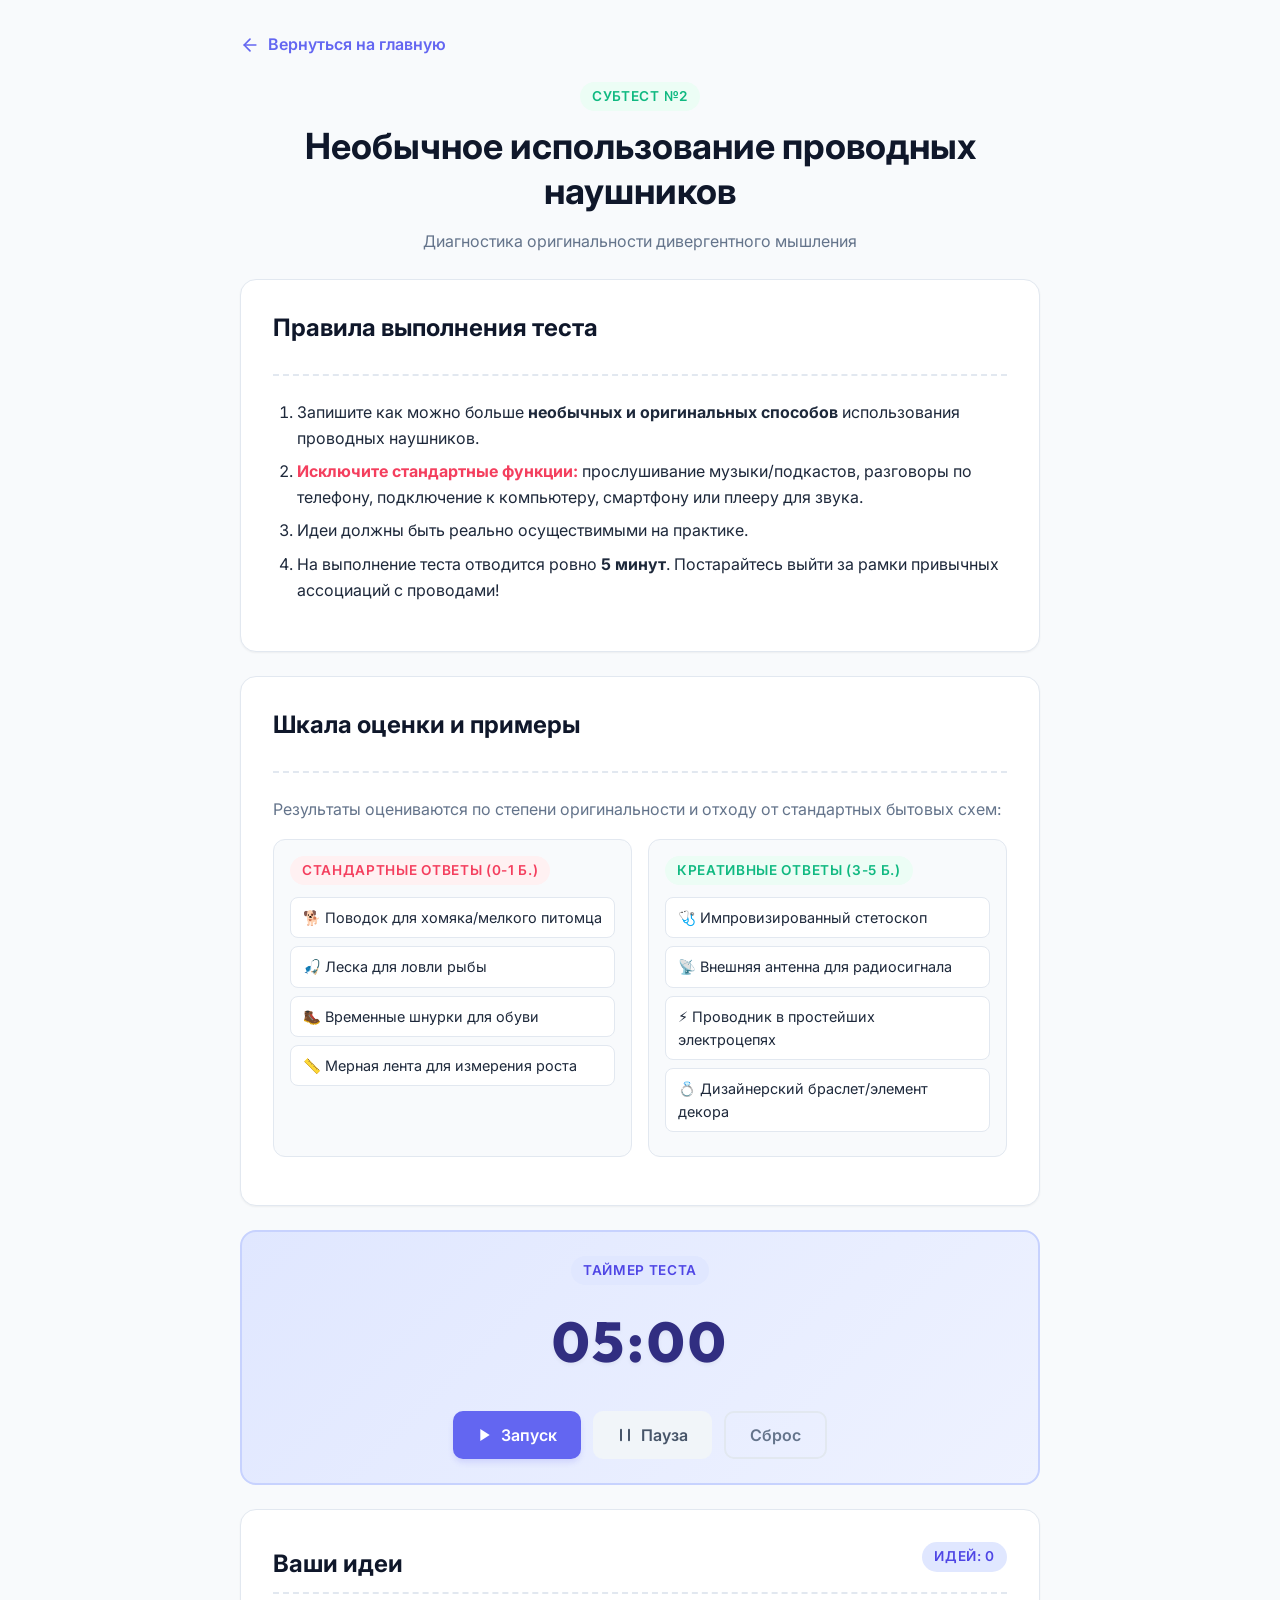
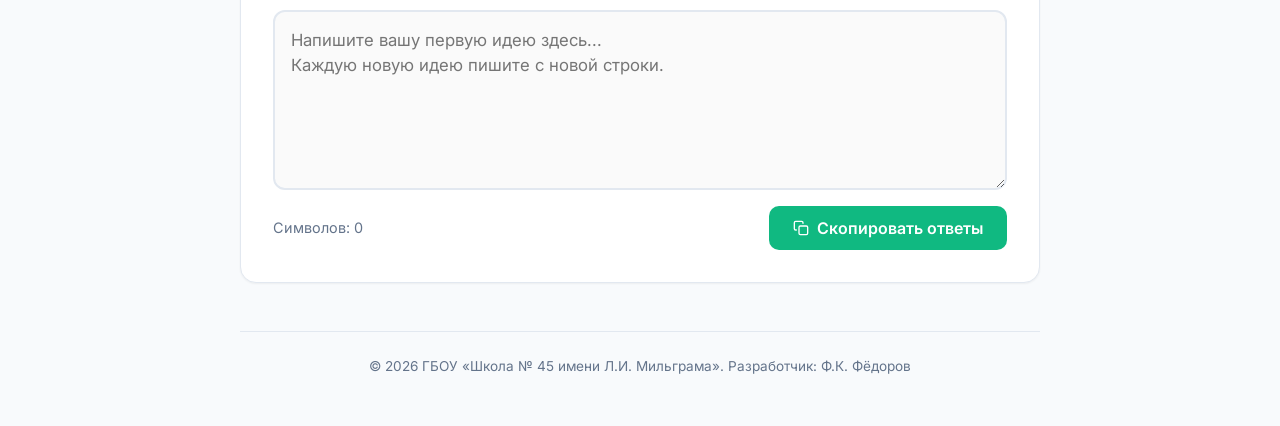
==== headphones.html @ 6bc25796 "Initial commit: add interactive Guilford test handouts" ====
<!DOCTYPE html>
<html lang="ru">
<head>
    <meta charset="UTF-8">
    <meta name="viewport" content="width=device-width, initial-scale=1.0">
    <title>Тест Гилфорда: Необычное использование наушников</title>
    <link rel="stylesheet" href="style.css">
</head>
<body>
    <div class="container">
        <a href="index.html" class="back-link">
            <svg width="20" height="20" viewBox="0 0 24 24" fill="none" stroke="currentColor" stroke-width="2" stroke-linecap="round" stroke-linejoin="round"><line x1="19" y1="12" x2="5" y2="12"></line><polyline points="12 19 5 12 12 5"></polyline></svg>
            Вернуться на главную
        </a>

        <header style="margin-bottom: 1.5rem;">
            <span class="badge badge-creative">Субтест №2</span>
            <h1>Необычное использование проводных наушников</h1>
            <p>Диагностика оригинальности дивергентного мышления</p>
        </header>

        <main>
            <!-- Rules Section -->
            <div class="card">
                <div class="card-title-bar">
                    <h2>Правила выполнения теста</h2>
                </div>
                <ol>
                    <li>Запишите как можно больше <strong>необычных и оригинальных способов</strong> использования проводных наушников.</li>
                    <li><strong style="color: var(--color-standard);">Исключите стандартные функции:</strong> прослушивание музыки/подкастов, разговоры по телефону, подключение к компьютеру, смартфону или плееру для звука.</li>
                    <li>Идеи должны быть реально осуществимыми на практике.</li>
                    <li>На выполнение теста отводится ровно <strong>5 минут</strong>. Постарайтесь выйти за рамки привычных ассоциаций с проводами!</li>
                </ol>
            </div>

            <!-- Example Section -->
            <div class="card">
                <div class="card-title-bar">
                    <h2>Шкала оценки и примеры</h2>
                </div>
                <p>Результаты оцениваются по степени оригинальности и отходу от стандартных бытовых схем:</p>
                <div class="example-box">
                    <div class="example-column">
                        <span class="badge badge-standard">Стандартные ответы (0-1 б.)</span>
                        <div class="example-item">🐕 Поводок для хомяка/мелкого питомца</div>
                        <div class="example-item">🎣 Леска для ловли рыбы</div>
                        <div class="example-item">🥾 Временные шнурки для обуви</div>
                        <div class="example-item">📏 Мерная лента для измерения роста</div>
                    </div>
                    <div class="example-column">
                        <span class="badge badge-creative">Креативные ответы (3-5 б.)</span>
                        <div class="example-item">🩺 Импровизированный стетоскоп</div>
                        <div class="example-item">📡 Внешняя антенна для радиосигнала</div>
                        <div class="example-item">⚡ Проводник в простейших электроцепях</div>
                        <div class="example-item">💍 Дизайнерский браслет/элемент декора</div>
                    </div>
                </div>
            </div>

            <!-- Timer Section -->
            <div class="timer-container">
                <span class="badge badge-primary" style="margin-bottom: 0.25rem;">Таймер теста</span>
                <div id="timer" class="timer-display">05:00</div>
                <div class="btn-group">
                    <button id="start-btn" class="btn btn-primary">
                        <svg width="16" height="16" viewBox="0 0 24 24" fill="currentColor"><polygon points="5 3 19 12 5 21 5 3"></polygon></svg>
                        Запуск
                    </button>
                    <button id="pause-btn" class="btn btn-secondary" disabled>
                        <svg width="16" height="16" viewBox="0 0 24 24" fill="none" stroke="currentColor" stroke-width="3" stroke-linecap="round" stroke-linejoin="round"><line x1="18" y1="4" x2="18" y2="20"></line><line x1="6" y1="4" x2="6" y2="20"></line></svg>
                        Пауза
                    </button>
                    <button id="reset-btn" class="btn btn-outline">Сброс</button>
                </div>
            </div>

            <!-- Answer Pad -->
            <div class="card">
                <div class="card-title-bar" style="display: flex; justify-content: space-between; align-items: center; padding-bottom: 0.5rem; margin-bottom: 1rem;">
                    <h2 style="margin-bottom: 0;">Ваши идеи</h2>
                    <span id="idea-count" class="badge badge-primary">Идей: 0</span>
                </div>
                <div class="notepad-container">
                    <textarea id="notepad" class="notepad-textarea" placeholder="Напишите вашу первую идею здесь...&#10;Каждую новую идею пишите с новой строки." disabled></textarea>
                    <div class="notepad-footer">
                        <span class="char-counter">Символов: <span id="char-num">0</span></span>
                        <button id="copy-btn" class="btn btn-success">
                            <svg width="16" height="16" viewBox="0 0 24 24" fill="none" stroke="currentColor" stroke-width="2" stroke-linecap="round" stroke-linejoin="round"><rect x="9" y="9" width="13" height="13" rx="2" ry="2"></rect><path d="M5 15H4a2 2 0 0 1-2-2V4a2 2 0 0 1 2-2h9a2 2 0 0 1 2 2v1"></path></svg>
                            Скопировать ответы
                        </button>
                    </div>
                </div>
            </div>
        </main>

        <footer class="page-footer">
            <p>© 2026 ГБОУ «Школа № 45 имени Л.И. Мильграма». Разработчик: Ф.К. Фёдоров</p>
        </footer>
    </div>

    <!-- Notification Toast -->
    <div id="toast" class="copied-toast">Ответы скопированы в буфер обмена!</div>

    <!-- Time Up Dialog -->
    <div id="dialog-overlay" class="dialog-overlay">
        <div class="dialog">
            <h3>Время вышло! ⏱️</h3>
            <p>5 минут истекли. Пожалуйста, скопируйте ваши ответы и отправьте их учителю для оценки.</p>
            <button id="dialog-close" class="btn btn-primary">Понятно</button>
        </div>
    </div>

    <script>
        // Timer Logic
        const duration = 300; // 5 minutes in seconds
        let timeLeft = duration;
        let timerId = null;
        let isRunning = false;

        const timerDisplay = document.getElementById('timer');
        const startBtn = document.getElementById('start-btn');
        const pauseBtn = document.getElementById('pause-btn');
        const resetBtn = document.getElementById('reset-btn');
        const notepad = document.getElementById('notepad');
        const ideaCount = document.getElementById('idea-count');
        const charNum = document.getElementById('char-num');
        const copyBtn = document.getElementById('copy-btn');
        const toast = document.getElementById('toast');
        const dialogOverlay = document.getElementById('dialog-overlay');
        const dialogClose = document.getElementById('dialog-close');

        function formatTime(seconds) {
            const mins = Math.floor(seconds / 60);
            const secs = seconds % 60;
            return `${mins.toString().padStart(2, '0')}:${secs.toString().padStart(2, '0')}`;
        }

        function updateTimer() {
            timerDisplay.textContent = formatTime(timeLeft);
            
            // Warning pulse in last 10 seconds
            if (timeLeft <= 10 && timeLeft > 0) {
                timerDisplay.classList.add('timer-pulse-warning');
            } else {
                timerDisplay.classList.remove('timer-pulse-warning');
            }

            if (timeLeft === 0) {
                clearInterval(timerId);
                isRunning = false;
                timerDisplay.classList.remove('timer-running');
                timerDisplay.classList.remove('timer-pulse-warning');
                notepad.disabled = true;
                startBtn.disabled = true;
                pauseBtn.disabled = true;
                showTimeUpDialog();
            }
        }

        function startTimer() {
            if (isRunning) return;
            isRunning = true;
            notepad.disabled = false;
            notepad.focus();
            
            startBtn.disabled = true;
            pauseBtn.disabled = false;
            timerDisplay.classList.add('timer-running');

            timerId = setInterval(() => {
                timeLeft--;
                updateTimer();
            }, 1000);
        }

        function pauseTimer() {
            if (!isRunning) return;
            isRunning = false;
            clearInterval(timerId);
            startBtn.disabled = false;
            pauseBtn.disabled = true;
            timerDisplay.classList.remove('timer-running');
            notepad.disabled = true;
        }

        // Reset Timer Logic
        function resetTimer() {
            pauseTimer();
            timeLeft = duration;
            updateTimer();
            notepad.value = '';
            notepad.disabled = true;
            startBtn.disabled = false;
            pauseBtn.disabled = true;
            updateCounts();
        }

        function showTimeUpDialog() {
            dialogOverlay.classList.add('show');
            // Play alert sound if supported
            try {
                const context = new (window.AudioContext || window.webkitAudioContext)();
                const oscillator = context.createOscillator();
                const gainNode = context.createGain();
                oscillator.type = 'sine';
                oscillator.frequency.setValueAtTime(440, context.currentTime); // A4
                gainNode.gain.setValueAtTime(0.1, context.currentTime);
                oscillator.connect(gainNode);
                gainNode.connect(context.destination);
                oscillator.start();
                oscillator.stop(context.currentTime + 0.8);
            } catch (e) {
                console.log("Audio not supported or blocked");
            }
        }

        // Counter Logic
        function updateCounts() {
            const text = notepad.value;
            charNum.textContent = text.length;

            // Count lines/ideas
            const lines = text.split('\n').map(line => line.trim()).filter(line => line.length > 0);
            ideaCount.textContent = `Идей: ${lines.length}`;
            ideaCount.className = lines.length > 0 ? 'badge badge-creative' : 'badge badge-primary';
        }

        // Copy Answers Logic
        function copyAnswers() {
            const text = notepad.value.trim();
            if (!text) {
                alert("Сначала напишите ответы в текстовое поле!");
                return;
            }

            const lines = text.split('\n').map(line => line.trim()).filter(line => line.length > 0);
            let formattedText = `ГБОУ Школа № 45 им. Мильграма\nТест Гилфорда: Необычное использование проводных наушников (5 мин)\n\nВсего идей: ${lines.length}\nСписок:\n`;
            lines.forEach((line, index) => {
                formattedText += `${index + 1}. ${line}\n`;
            });

            navigator.clipboard.writeText(formattedText).then(() => {
                toast.classList.add('show');
                setTimeout(() => {
                    toast.classList.remove('show');
                }, 2000);
            }).catch(err => {
                console.error("Copy failed: ", err);
                alert("Не удалось скопировать ответы автоматически. Выделите текст руками и скопируйте.");
            });
        }

        // Event Listeners
        startBtn.addEventListener('click', startTimer);
        pauseBtn.addEventListener('click', pauseTimer);
        resetBtn.addEventListener('click', resetTimer);
        notepad.addEventListener('input', updateCounts);
        copyBtn.addEventListener('click', copyAnswers);
        dialogClose.addEventListener('click', () => dialogOverlay.classList.remove('show'));
    </script>
</body>
</html>
---- style.css ----
@import url('https://fonts.googleapis.com/css2?family=Inter:wght@400;500;600;700&family=Outfit:wght@500;700;800&display=swap');

:root {
    --font-sans: 'Inter', system-ui, -apple-system, sans-serif;
    --font-heading: 'Outfit', var(--font-sans);

    /* Palette */
    --bg-page: #f8fafc;
    --bg-card: #ffffff;
    --color-text: #1e293b;
    --color-text-light: #64748b;
    
    --color-primary: #6366f1;
    --color-primary-hover: #4f46e5;
    --color-primary-light: #e0e7ff;
    
    --color-creative: #10b981;
    --color-creative-light: #ecfdf5;
    
    --color-standard: #f43f5e;
    --color-standard-light: #fff1f2;
    
    --color-amber: #f59e0b;
    --color-amber-light: #fef3c7;

    --border-color: #e2e8f0;
    --border-radius: 16px;
    
    --transition-fast: 0.2s ease;
    --transition-normal: 0.3s cubic-bezier(0.4, 0, 0.2, 1);
    
    --shadow-sm: 0 1px 2px 0 rgb(0 0 0 / 0.05);
    --shadow-md: 0 4px 6px -1px rgb(0 0 0 / 0.1), 0 2px 4px -2px rgb(0 0 0 / 0.1);
    --shadow-lg: 0 10px 15px -3px rgb(0 0 0 / 0.1), 0 4px 6px -4px rgb(0 0 0 / 0.1);
}

* {
    box-sizing: border-box;
    margin: 0;
    padding: 0;
}

body {
    font-family: var(--font-sans);
    background-color: var(--bg-page);
    color: var(--color-text);
    line-height: 1.6;
    padding: 2rem 1rem;
    min-height: 100vh;
    display: flex;
    flex-direction: column;
    align-items: center;
}

.container {
    width: 100%;
    max-width: 800px;
    margin: 0 auto;
}

/* Typography */
h1, h2, h3 {
    font-family: var(--font-heading);
    font-weight: 700;
    color: #0f172a;
    line-height: 1.25;
}

h1 {
    font-size: 2.25rem;
    margin-bottom: 1rem;
    text-align: center;
}

h2 {
    font-size: 1.5rem;
    margin-bottom: 1rem;
    display: flex;
    align-items: center;
    gap: 0.5rem;
}

p {
    margin-bottom: 1rem;
    color: var(--color-text-light);
}

/* Layout Cards */
.card {
    background-color: var(--bg-card);
    border: 1px solid var(--border-color);
    border-radius: var(--border-radius);
    padding: 2rem;
    margin-bottom: 1.5rem;
    box-shadow: var(--shadow-sm);
    transition: transform var(--transition-fast), box-shadow var(--transition-fast);
}

.card:hover {
    box-shadow: var(--shadow-md);
}

.card-title-bar {
    border-bottom: 2px dashed var(--border-color);
    padding-bottom: 1rem;
    margin-bottom: 1.5rem;
}

/* Navigation & Header */
header {
    text-align: center;
    margin-bottom: 2.5rem;
    position: relative;
}

.badge {
    display: inline-block;
    padding: 0.25rem 0.75rem;
    font-size: 0.85rem;
    font-weight: 600;
    border-radius: 9999px;
    margin-bottom: 0.75rem;
    text-transform: uppercase;
    letter-spacing: 0.05em;
}

.badge-primary {
    background-color: var(--color-primary-light);
    color: var(--color-primary-hover);
}

.badge-creative {
    background-color: var(--color-creative-light);
    color: var(--color-creative);
}

.badge-standard {
    background-color: var(--color-standard-light);
    color: var(--color-standard);
}

.badge-amber {
    background-color: var(--color-amber-light);
    color: var(--color-amber);
}

/* Lists and Guides */
ol, ul {
    margin-left: 1.5rem;
    margin-bottom: 1rem;
}

li {
    margin-bottom: 0.5rem;
}

/* Grid Layout for Portal */
.grid {
    display: grid;
    grid-template-columns: 1fr 1fr;
    gap: 1.5rem;
    margin-top: 2rem;
}

@media (max-width: 640px) {
    .grid {
        grid-template-columns: 1fr;
    }
    body {
        padding: 1rem 0.5rem;
    }
    .card {
        padding: 1.25rem;
    }
    h1 {
        font-size: 1.75rem;
    }
}

/* Portal Card specific */
.portal-card {
    display: flex;
    flex-direction: column;
    justify-content: space-between;
    height: 100%;
}

/* Buttons */
.btn {
    display: inline-flex;
    align-items: center;
    justify-content: center;
    font-family: var(--font-sans);
    font-weight: 600;
    padding: 0.75rem 1.5rem;
    border-radius: 10px;
    border: none;
    cursor: pointer;
    transition: all var(--transition-fast);
    text-decoration: none;
    font-size: 1rem;
    gap: 0.5rem;
}

.btn-primary {
    background-color: var(--color-primary);
    color: white;
    box-shadow: 0 4px 6px -1px rgba(99, 102, 241, 0.2);
}

.btn-primary:hover {
    background-color: var(--color-primary-hover);
    transform: translateY(-1px);
    box-shadow: 0 6px 8px -1px rgba(99, 102, 241, 0.3);
}

.btn-primary:active {
    transform: translateY(0);
}

.btn-secondary {
    background-color: #f1f5f9;
    color: #475569;
}

.btn-secondary:hover {
    background-color: #e2e8f0;
    color: #1e293b;
}

.btn-success {
    background-color: var(--color-creative);
    color: white;
}

.btn-success:hover {
    background-color: #059669;
}

.btn-outline {
    background-color: transparent;
    border: 2px solid var(--border-color);
    color: var(--color-text-light);
}

.btn-outline:hover {
    border-color: var(--color-text-light);
    color: var(--color-text);
}

.btn-group {
    display: flex;
    gap: 0.75rem;
    flex-wrap: wrap;
    margin-top: 1rem;
}

/* Example Grid Styles */
.example-box {
    display: grid;
    grid-template-columns: 1fr 1fr;
    gap: 1rem;
    margin-top: 1rem;
    margin-bottom: 1rem;
}

@media (max-width: 600px) {
    .example-box {
        grid-template-columns: 1fr;
    }
}

.example-column {
    background: #f8fafc;
    border: 1px solid #e2e8f0;
    border-radius: 12px;
    padding: 1rem;
}

.example-item {
    background: white;
    border: 1px solid #e2e8f0;
    border-radius: 8px;
    padding: 0.5rem 0.75rem;
    margin-bottom: 0.5rem;
    font-size: 0.9rem;
    display: flex;
    align-items: center;
    gap: 0.5rem;
}

/* Timer Section */
.timer-container {
    text-align: center;
    display: flex;
    flex-direction: column;
    align-items: center;
    justify-content: center;
    padding: 1.5rem;
    background: linear-gradient(135deg, #e0e7ff 0%, #eef2ff 100%);
    border-radius: 16px;
    border: 2px solid #c7d2fe;
    margin-bottom: 1.5rem;
}

.timer-display {
    font-family: var(--font-heading);
    font-weight: 800;
    font-size: 3.5rem;
    color: #312e81;
    letter-spacing: 0.05em;
    margin: 0.5rem 0;
    text-shadow: 0 2px 4px rgba(0,0,0,0.05);
}

.timer-running {
    animation: pulse 2s infinite;
}

@keyframes pulse {
    0% { opacity: 1; }
    50% { opacity: 0.7; }
    100% { opacity: 1; }
}

.timer-pulse-warning {
    animation: warning-pulse 0.5s infinite alternate;
}

@keyframes warning-pulse {
    0% { color: #312e81; transform: scale(1); }
    100% { color: #b91c1c; transform: scale(1.08); }
}

/* Answer Pad Section */
.notepad-container {
    display: flex;
    flex-direction: column;
    gap: 1rem;
}

.notepad-textarea {
    width: 100%;
    height: 180px;
    padding: 1rem;
    font-family: inherit;
    font-size: 1.05rem;
    border: 2px solid var(--border-color);
    border-radius: 12px;
    resize: vertical;
    outline: none;
    transition: border-color var(--transition-fast);
    line-height: 1.5;
}

.notepad-textarea:focus {
    border-color: var(--color-primary);
}

.notepad-footer {
    display: flex;
    justify-content: space-between;
    align-items: center;
    flex-wrap: wrap;
    gap: 0.75rem;
}

.char-counter {
    font-size: 0.9rem;
    color: var(--color-text-light);
}

.copied-toast {
    background-color: var(--color-creative);
    color: white;
    padding: 0.5rem 1rem;
    border-radius: 8px;
    font-size: 0.9rem;
    font-weight: 600;
    position: fixed;
    bottom: 2rem;
    left: 50%;
    transform: translateX(-50%) translateY(100px);
    transition: transform var(--transition-normal);
    z-index: 1000;
    box-shadow: var(--shadow-lg);
    opacity: 0;
}

.copied-toast.show {
    transform: translateX(-50%) translateY(0);
    opacity: 1;
}

/* Footer info */
footer.page-footer {
    text-align: center;
    margin-top: 3rem;
    padding-top: 1.5rem;
    border-top: 1px solid var(--border-color);
    color: var(--color-text-light);
    font-size: 0.85rem;
    width: 100%;
}

.back-link {
    display: inline-flex;
    align-items: center;
    gap: 0.5rem;
    color: var(--color-primary);
    text-decoration: none;
    font-weight: 600;
    margin-bottom: 1.5rem;
}

.back-link:hover {
    color: var(--color-primary-hover);
    text-decoration: underline;
}

/* Dialog Box */
.dialog-overlay {
    position: fixed;
    top: 0;
    left: 0;
    right: 0;
    bottom: 0;
    background-color: rgba(15, 23, 42, 0.6);
    backdrop-filter: blur(4px);
    display: flex;
    align-items: center;
    justify-content: center;
    z-index: 999;
    opacity: 0;
    pointer-events: none;
    transition: opacity var(--transition-normal);
}

.dialog-overlay.show {
    opacity: 1;
    pointer-events: auto;
}

.dialog {
    background: white;
    border-radius: var(--border-radius);
    padding: 2rem;
    max-width: 480px;
    width: 90%;
    box-shadow: var(--shadow-lg);
    transform: translateY(20px);
    transition: transform var(--transition-normal);
    text-align: center;
}

.dialog-overlay.show .dialog {
    transform: translateY(0);
}

.dialog h3 {
    margin-bottom: 0.75rem;
    color: #b91c1c;
    font-size: 1.5rem;
}

.dialog p {
    margin-bottom: 1.5rem;
}
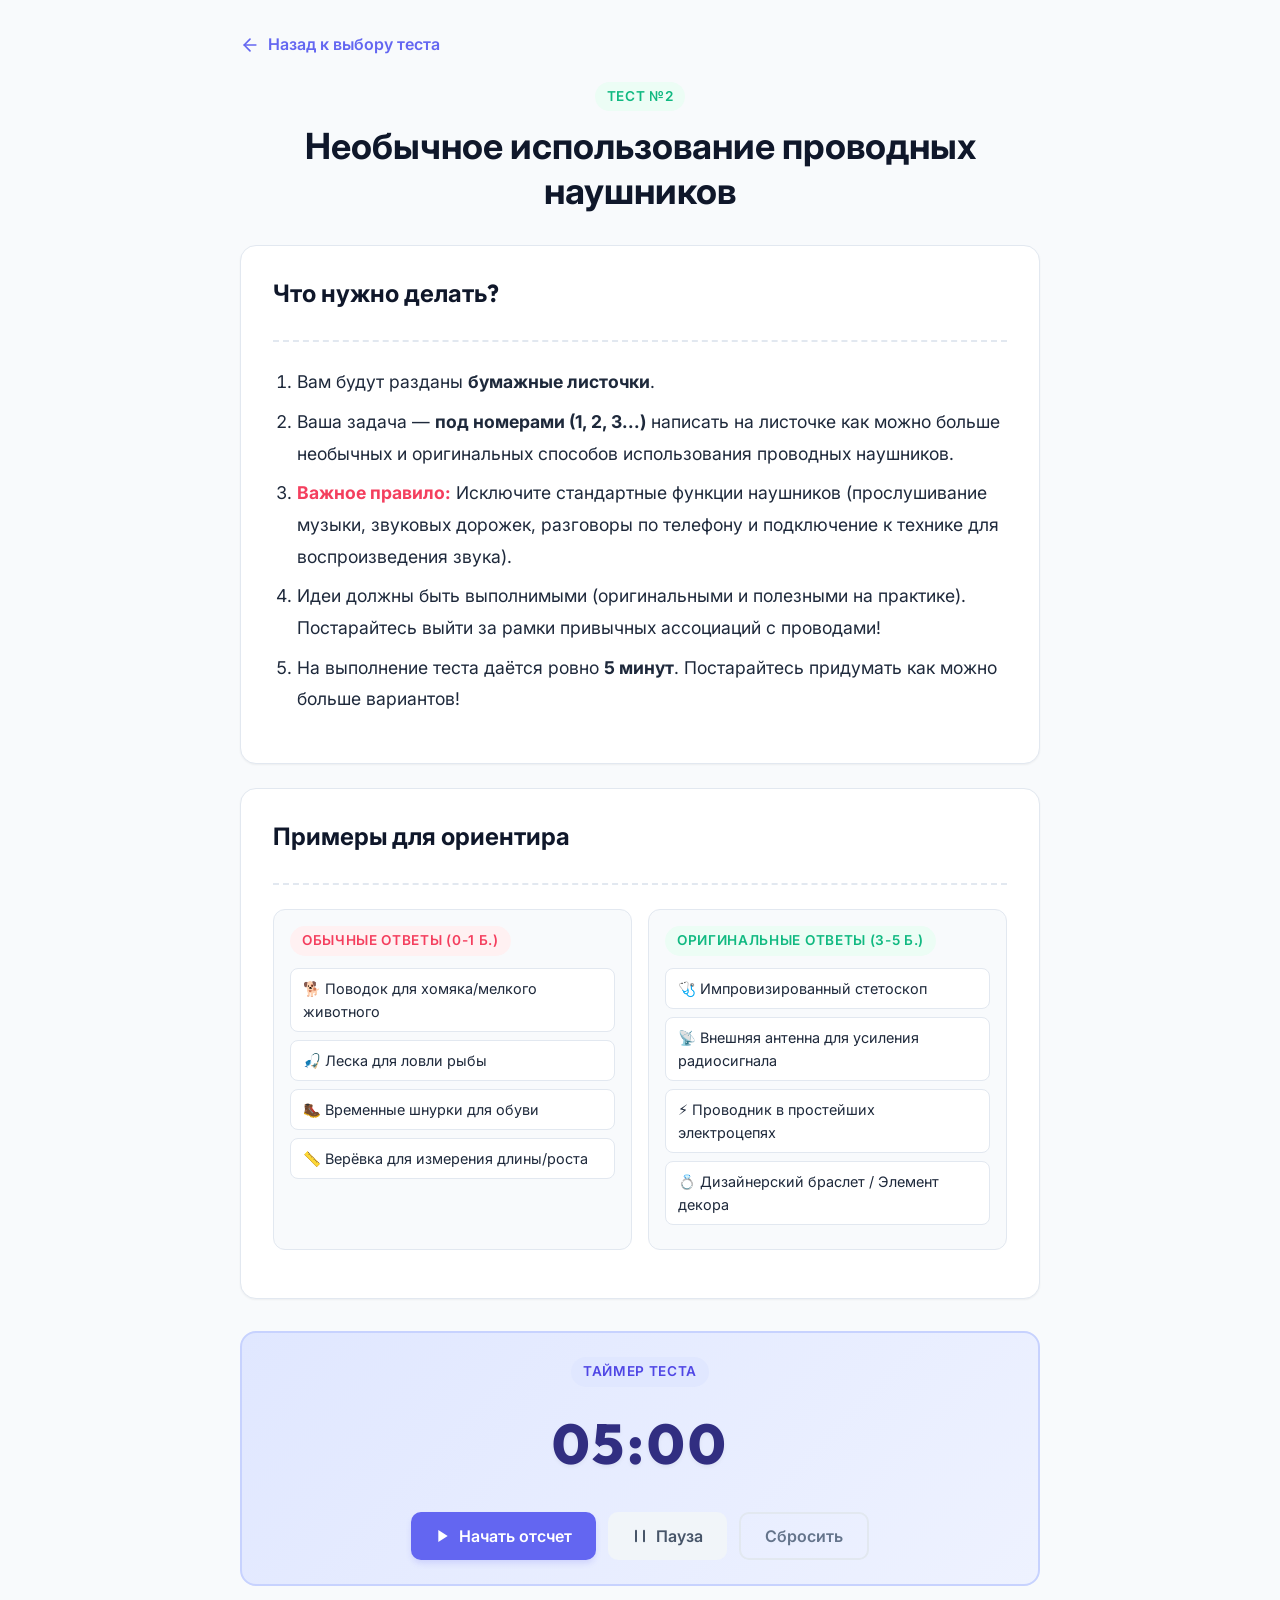
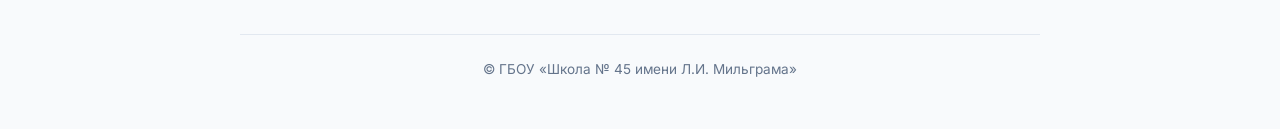
==== commit d42a39f3: "Simplify handouts: focus on paper-based instructions and visual timers only" ====
--- a/headphones.html
+++ b/headphones.html
@@ -3,116 +3,94 @@
 <head>
     <meta charset="UTF-8">
     <meta name="viewport" content="width=device-width, initial-scale=1.0">
-    <title>Тест Гилфорда: Необычное использование наушников</title>
+    <title>Тест Гилфорда: Наушники</title>
     <link rel="stylesheet" href="style.css">
 </head>
 <body>
     <div class="container">
         <a href="index.html" class="back-link">
             <svg width="20" height="20" viewBox="0 0 24 24" fill="none" stroke="currentColor" stroke-width="2" stroke-linecap="round" stroke-linejoin="round"><line x1="19" y1="12" x2="5" y2="12"></line><polyline points="12 19 5 12 12 5"></polyline></svg>
-            Вернуться на главную
+            Назад к выбору теста
         </a>
 
-        <header style="margin-bottom: 1.5rem;">
-            <span class="badge badge-creative">Субтест №2</span>
+        <header style="margin-bottom: 2rem;">
+            <span class="badge badge-creative">Тест №2</span>
             <h1>Необычное использование проводных наушников</h1>
-            <p>Диагностика оригинальности дивергентного мышления</p>
         </header>
 
         <main>
             <!-- Rules Section -->
             <div class="card">
                 <div class="card-title-bar">
-                    <h2>Правила выполнения теста</h2>
+                    <h2>Что нужно делать?</h2>
                 </div>
-                <ol>
-                    <li>Запишите как можно больше <strong>необычных и оригинальных способов</strong> использования проводных наушников.</li>
-                    <li><strong style="color: var(--color-standard);">Исключите стандартные функции:</strong> прослушивание музыки/подкастов, разговоры по телефону, подключение к компьютеру, смартфону или плееру для звука.</li>
-                    <li>Идеи должны быть реально осуществимыми на практике.</li>
-                    <li>На выполнение теста отводится ровно <strong>5 минут</strong>. Постарайтесь выйти за рамки привычных ассоциаций с проводами!</li>
+                <ol style="font-size: 1.1rem; line-height: 1.8;">
+                    <li>Вам будут разданы <strong>бумажные листочки</strong>.</li>
+                    <li>Ваша задача — <strong>под номерами (1, 2, 3...)</strong> написать на листочке как можно больше необычных и оригинальных способов использования проводных наушников.</li>
+                    <li><strong style="color: var(--color-standard);">Важное правило:</strong> Исключите стандартные функции наушников (прослушивание музыки, звуковых дорожек, разговоры по телефону и подключение к технике для воспроизведения звука).</li>
+                    <li>Идеи должны быть выполнимыми (оригинальными и полезными на практике). Постарайтесь выйти за рамки привычных ассоциаций с проводами!</li>
+                    <li>На выполнение теста даётся ровно <strong>5 минут</strong>. Постарайтесь придумать как можно больше вариантов!</li>
                 </ol>
             </div>
 
             <!-- Example Section -->
             <div class="card">
                 <div class="card-title-bar">
-                    <h2>Шкала оценки и примеры</h2>
+                    <h2>Примеры для ориентира</h2>
                 </div>
-                <p>Результаты оцениваются по степени оригинальности и отходу от стандартных бытовых схем:</p>
                 <div class="example-box">
                     <div class="example-column">
-                        <span class="badge badge-standard">Стандартные ответы (0-1 б.)</span>
-                        <div class="example-item">🐕 Поводок для хомяка/мелкого питомца</div>
+                        <span class="badge badge-standard">Обычные ответы (0-1 б.)</span>
+                        <div class="example-item">🐕 Поводок для хомяка/мелкого животного</div>
                         <div class="example-item">🎣 Леска для ловли рыбы</div>
                         <div class="example-item">🥾 Временные шнурки для обуви</div>
-                        <div class="example-item">📏 Мерная лента для измерения роста</div>
+                        <div class="example-item">📏 Верёвка для измерения длины/роста</div>
                     </div>
                     <div class="example-column">
-                        <span class="badge badge-creative">Креативные ответы (3-5 б.)</span>
+                        <span class="badge badge-creative">Оригинальные ответы (3-5 б.)</span>
                         <div class="example-item">🩺 Импровизированный стетоскоп</div>
-                        <div class="example-item">📡 Внешняя антенна для радиосигнала</div>
+                        <div class="example-item">📡 Внешняя антенна для усиления радиосигнала</div>
                         <div class="example-item">⚡ Проводник в простейших электроцепях</div>
-                        <div class="example-item">💍 Дизайнерский браслет/элемент декора</div>
+                        <div class="example-item">💍 Дизайнерский браслет / Элемент декора</div>
                     </div>
                 </div>
             </div>
 
             <!-- Timer Section -->
-            <div class="timer-container">
+            <div class="timer-container" style="margin-top: 2rem;">
                 <span class="badge badge-primary" style="margin-bottom: 0.25rem;">Таймер теста</span>
                 <div id="timer" class="timer-display">05:00</div>
                 <div class="btn-group">
                     <button id="start-btn" class="btn btn-primary">
                         <svg width="16" height="16" viewBox="0 0 24 24" fill="currentColor"><polygon points="5 3 19 12 5 21 5 3"></polygon></svg>
-                        Запуск
+                        Начать отсчет
                     </button>
                     <button id="pause-btn" class="btn btn-secondary" disabled>
                         <svg width="16" height="16" viewBox="0 0 24 24" fill="none" stroke="currentColor" stroke-width="3" stroke-linecap="round" stroke-linejoin="round"><line x1="18" y1="4" x2="18" y2="20"></line><line x1="6" y1="4" x2="6" y2="20"></line></svg>
                         Пауза
                     </button>
-                    <button id="reset-btn" class="btn btn-outline">Сброс</button>
-                </div>
-            </div>
-
-            <!-- Answer Pad -->
-            <div class="card">
-                <div class="card-title-bar" style="display: flex; justify-content: space-between; align-items: center; padding-bottom: 0.5rem; margin-bottom: 1rem;">
-                    <h2 style="margin-bottom: 0;">Ваши идеи</h2>
-                    <span id="idea-count" class="badge badge-primary">Идей: 0</span>
-                </div>
-                <div class="notepad-container">
-                    <textarea id="notepad" class="notepad-textarea" placeholder="Напишите вашу первую идею здесь...&#10;Каждую новую идею пишите с новой строки." disabled></textarea>
-                    <div class="notepad-footer">
-                        <span class="char-counter">Символов: <span id="char-num">0</span></span>
-                        <button id="copy-btn" class="btn btn-success">
-                            <svg width="16" height="16" viewBox="0 0 24 24" fill="none" stroke="currentColor" stroke-width="2" stroke-linecap="round" stroke-linejoin="round"><rect x="9" y="9" width="13" height="13" rx="2" ry="2"></rect><path d="M5 15H4a2 2 0 0 1-2-2V4a2 2 0 0 1 2-2h9a2 2 0 0 1 2 2v1"></path></svg>
-                            Скопировать ответы
-                        </button>
-                    </div>
+                    <button id="reset-btn" class="btn btn-outline">Сбросить</button>
                 </div>
             </div>
         </main>
 
         <footer class="page-footer">
-            <p>© 2026 ГБОУ «Школа № 45 имени Л.И. Мильграма». Разработчик: Ф.К. Фёдоров</p>
+            <p>© ГБОУ «Школа № 45 имени Л.И. Мильграма»</p>
         </footer>
     </div>
-
-    <!-- Notification Toast -->
-    <div id="toast" class="copied-toast">Ответы скопированы в буфер обмена!</div>
 
     <!-- Time Up Dialog -->
     <div id="dialog-overlay" class="dialog-overlay">
         <div class="dialog">
             <h3>Время вышло! ⏱️</h3>
-            <p>5 минут истекли. Пожалуйста, скопируйте ваши ответы и отправьте их учителю для оценки.</p>
+            <p>5 минут истекли. Пожалуйста, отложите ручки и сдайте ваши листочки учителю.</p>
             <button id="dialog-close" class="btn btn-primary">Понятно</button>
         </div>
     </div>
 
     <script>
         // Timer Logic
-        const duration = 300; // 5 minutes in seconds
+        const duration = 300; // 5 minutes
         let timeLeft = duration;
         let timerId = null;
         let isRunning = false;
@@ -121,11 +99,6 @@
         const startBtn = document.getElementById('start-btn');
         const pauseBtn = document.getElementById('pause-btn');
         const resetBtn = document.getElementById('reset-btn');
-        const notepad = document.getElementById('notepad');
-        const ideaCount = document.getElementById('idea-count');
-        const charNum = document.getElementById('char-num');
-        const copyBtn = document.getElementById('copy-btn');
-        const toast = document.getElementById('toast');
         const dialogOverlay = document.getElementById('dialog-overlay');
         const dialogClose = document.getElementById('dialog-close');
 
@@ -138,7 +111,6 @@
         function updateTimer() {
             timerDisplay.textContent = formatTime(timeLeft);
             
-            // Warning pulse in last 10 seconds
             if (timeLeft <= 10 && timeLeft > 0) {
                 timerDisplay.classList.add('timer-pulse-warning');
             } else {
@@ -150,7 +122,6 @@
                 isRunning = false;
                 timerDisplay.classList.remove('timer-running');
                 timerDisplay.classList.remove('timer-pulse-warning');
-                notepad.disabled = true;
                 startBtn.disabled = true;
                 pauseBtn.disabled = true;
                 showTimeUpDialog();
@@ -160,9 +131,6 @@
         function startTimer() {
             if (isRunning) return;
             isRunning = true;
-            notepad.disabled = false;
-            notepad.focus();
-            
             startBtn.disabled = true;
             pauseBtn.disabled = false;
             timerDisplay.classList.add('timer-running');
@@ -180,82 +148,37 @@
             startBtn.disabled = false;
             pauseBtn.disabled = true;
             timerDisplay.classList.remove('timer-running');
-            notepad.disabled = true;
         }
 
-        // Reset Timer Logic
         function resetTimer() {
             pauseTimer();
             timeLeft = duration;
             updateTimer();
-            notepad.value = '';
-            notepad.disabled = true;
             startBtn.disabled = false;
             pauseBtn.disabled = true;
-            updateCounts();
         }
 
         function showTimeUpDialog() {
             dialogOverlay.classList.add('show');
-            // Play alert sound if supported
             try {
                 const context = new (window.AudioContext || window.webkitAudioContext)();
                 const oscillator = context.createOscillator();
                 const gainNode = context.createGain();
                 oscillator.type = 'sine';
-                oscillator.frequency.setValueAtTime(440, context.currentTime); // A4
+                oscillator.frequency.setValueAtTime(440, context.currentTime);
                 gainNode.gain.setValueAtTime(0.1, context.currentTime);
                 oscillator.connect(gainNode);
                 gainNode.connect(context.destination);
                 oscillator.start();
-                oscillator.stop(context.currentTime + 0.8);
+                oscillator.stop(context.currentTime + 1.0);
             } catch (e) {
-                console.log("Audio not supported or blocked");
+                console.log("Audio not supported");
             }
         }
 
-        // Counter Logic
-        function updateCounts() {
-            const text = notepad.value;
-            charNum.textContent = text.length;
-
-            // Count lines/ideas
-            const lines = text.split('\n').map(line => line.trim()).filter(line => line.length > 0);
-            ideaCount.textContent = `Идей: ${lines.length}`;
-            ideaCount.className = lines.length > 0 ? 'badge badge-creative' : 'badge badge-primary';
-        }
-
-        // Copy Answers Logic
-        function copyAnswers() {
-            const text = notepad.value.trim();
-            if (!text) {
-                alert("Сначала напишите ответы в текстовое поле!");
-                return;
-            }
-
-            const lines = text.split('\n').map(line => line.trim()).filter(line => line.length > 0);
-            let formattedText = `ГБОУ Школа № 45 им. Мильграма\nТест Гилфорда: Необычное использование проводных наушников (5 мин)\n\nВсего идей: ${lines.length}\nСписок:\n`;
-            lines.forEach((line, index) => {
-                formattedText += `${index + 1}. ${line}\n`;
-            });
-
-            navigator.clipboard.writeText(formattedText).then(() => {
-                toast.classList.add('show');
-                setTimeout(() => {
-                    toast.classList.remove('show');
-                }, 2000);
-            }).catch(err => {
-                console.error("Copy failed: ", err);
-                alert("Не удалось скопировать ответы автоматически. Выделите текст руками и скопируйте.");
-            });
-        }
-
-        // Event Listeners
         startBtn.addEventListener('click', startTimer);
         pauseBtn.addEventListener('click', pauseTimer);
         resetBtn.addEventListener('click', resetTimer);
-        notepad.addEventListener('input', updateCounts);
-        copyBtn.addEventListener('click', copyAnswers);
         dialogClose.addEventListener('click', () => dialogOverlay.classList.remove('show'));
     </script>
 </body>
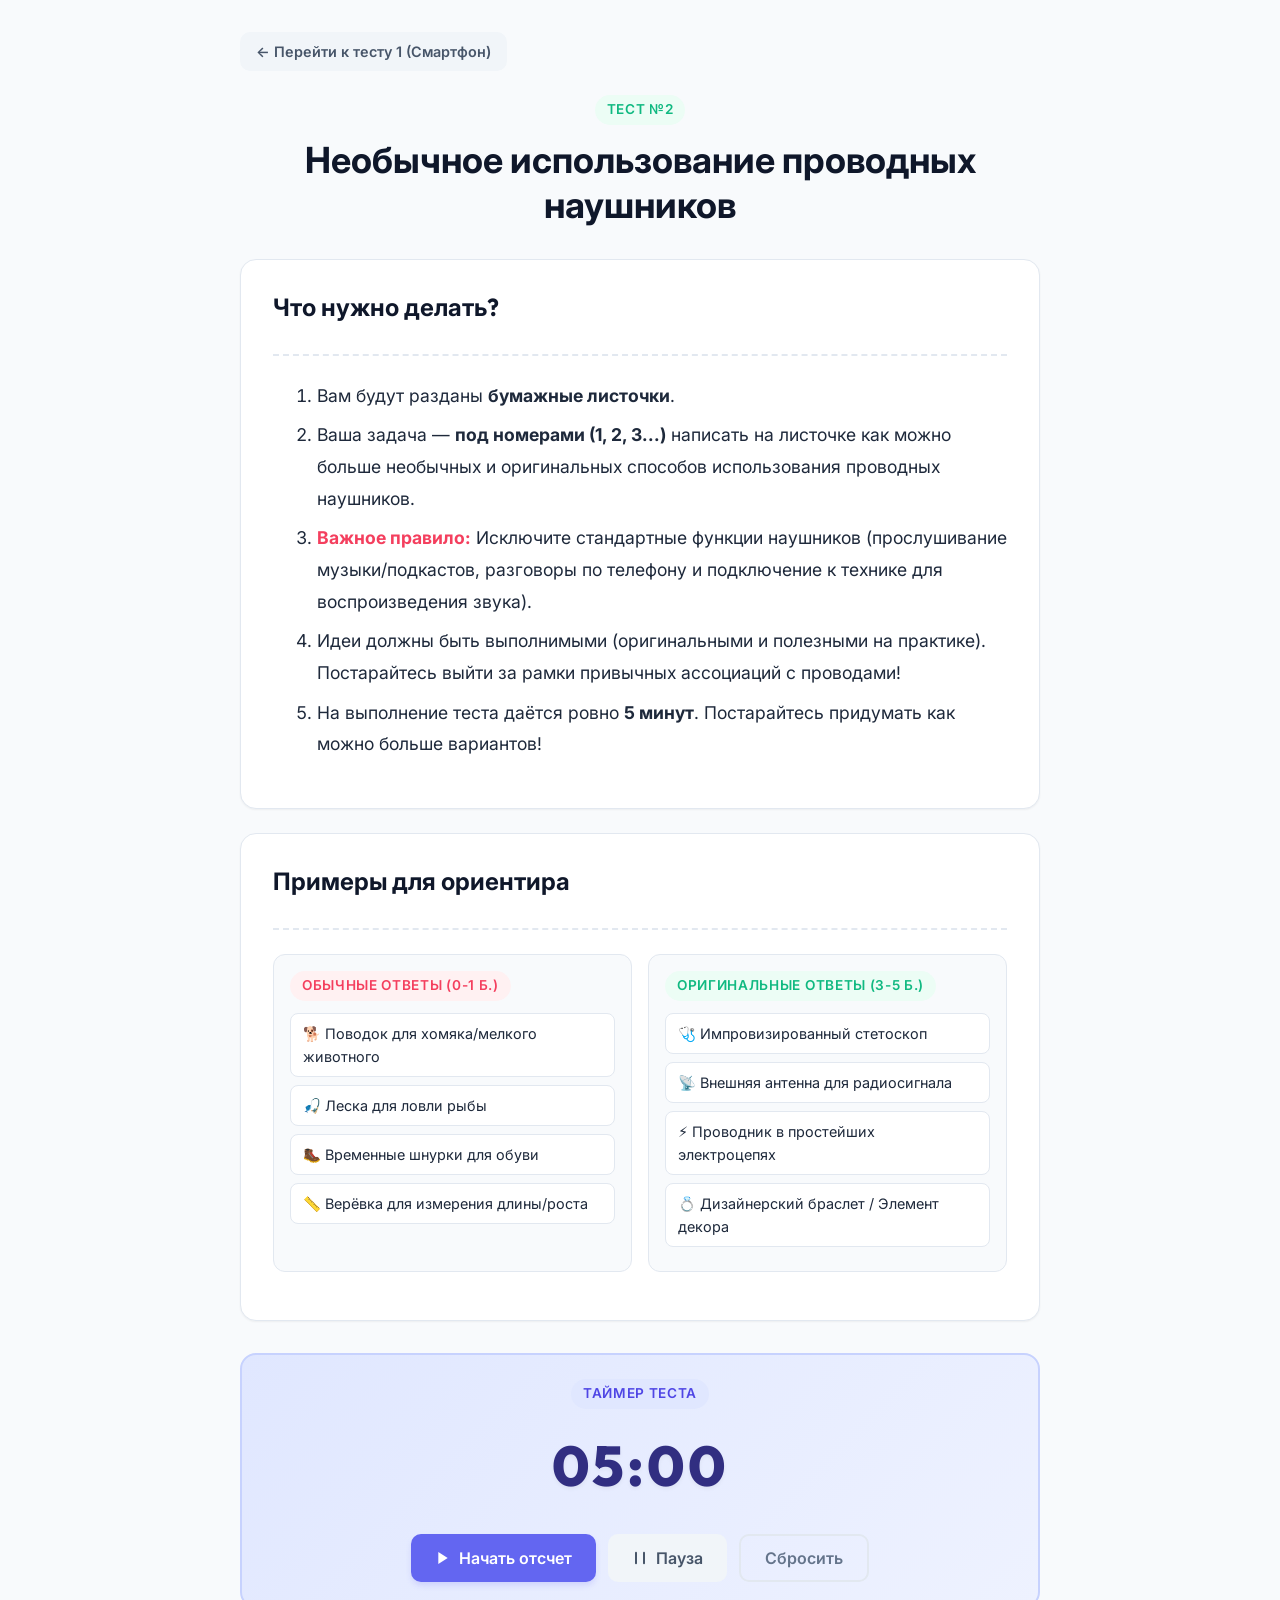
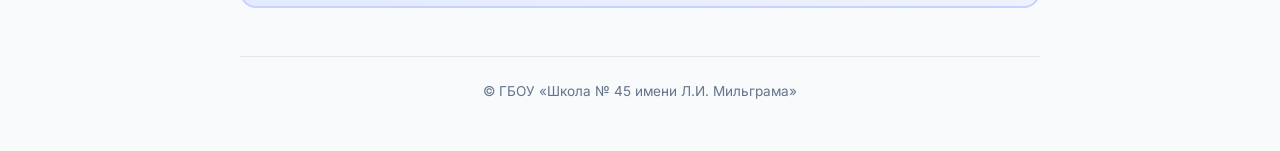
==== commit d3e27b52: "Simplify Guilford tests: remove main page, focus on paper-based instructions and timers" ====
--- a/headphones.html
+++ b/headphones.html
@@ -8,10 +8,9 @@
 </head>
 <body>
     <div class="container">
-        <a href="index.html" class="back-link">
-            <svg width="20" height="20" viewBox="0 0 24 24" fill="none" stroke="currentColor" stroke-width="2" stroke-linecap="round" stroke-linejoin="round"><line x1="19" y1="12" x2="5" y2="12"></line><polyline points="12 19 5 12 12 5"></polyline></svg>
-            Назад к выбору теста
-        </a>
+        <div style="text-align: left; margin-bottom: 1.5rem;">
+            <a href="index.html" class="btn btn-secondary" style="font-size: 0.9rem; padding: 0.5rem 1rem;">← Перейти к тесту 1 (Смартфон)</a>
+        </div>
 
         <header style="margin-bottom: 2rem;">
             <span class="badge badge-creative">Тест №2</span>
@@ -24,10 +23,10 @@
                 <div class="card-title-bar">
                     <h2>Что нужно делать?</h2>
                 </div>
-                <ol style="font-size: 1.1rem; line-height: 1.8;">
+                <ol style="font-size: 1.1rem; line-height: 1.8; padding-left: 1.25rem;">
                     <li>Вам будут разданы <strong>бумажные листочки</strong>.</li>
                     <li>Ваша задача — <strong>под номерами (1, 2, 3...)</strong> написать на листочке как можно больше необычных и оригинальных способов использования проводных наушников.</li>
-                    <li><strong style="color: var(--color-standard);">Важное правило:</strong> Исключите стандартные функции наушников (прослушивание музыки, звуковых дорожек, разговоры по телефону и подключение к технике для воспроизведения звука).</li>
+                    <li><strong style="color: var(--color-standard);">Важное правило:</strong> Исключите стандартные функции наушников (прослушивание музыки/подкастов, разговоры по телефону и подключение к технике для воспроизведения звука).</li>
                     <li>Идеи должны быть выполнимыми (оригинальными и полезными на практике). Постарайтесь выйти за рамки привычных ассоциаций с проводами!</li>
                     <li>На выполнение теста даётся ровно <strong>5 минут</strong>. Постарайтесь придумать как можно больше вариантов!</li>
                 </ol>
@@ -49,7 +48,7 @@
                     <div class="example-column">
                         <span class="badge badge-creative">Оригинальные ответы (3-5 б.)</span>
                         <div class="example-item">🩺 Импровизированный стетоскоп</div>
-                        <div class="example-item">📡 Внешняя антенна для усиления радиосигнала</div>
+                        <div class="example-item">📡 Внешняя антенна для радиосигнала</div>
                         <div class="example-item">⚡ Проводник в простейших электроцепях</div>
                         <div class="example-item">💍 Дизайнерский браслет / Элемент декора</div>
                     </div>
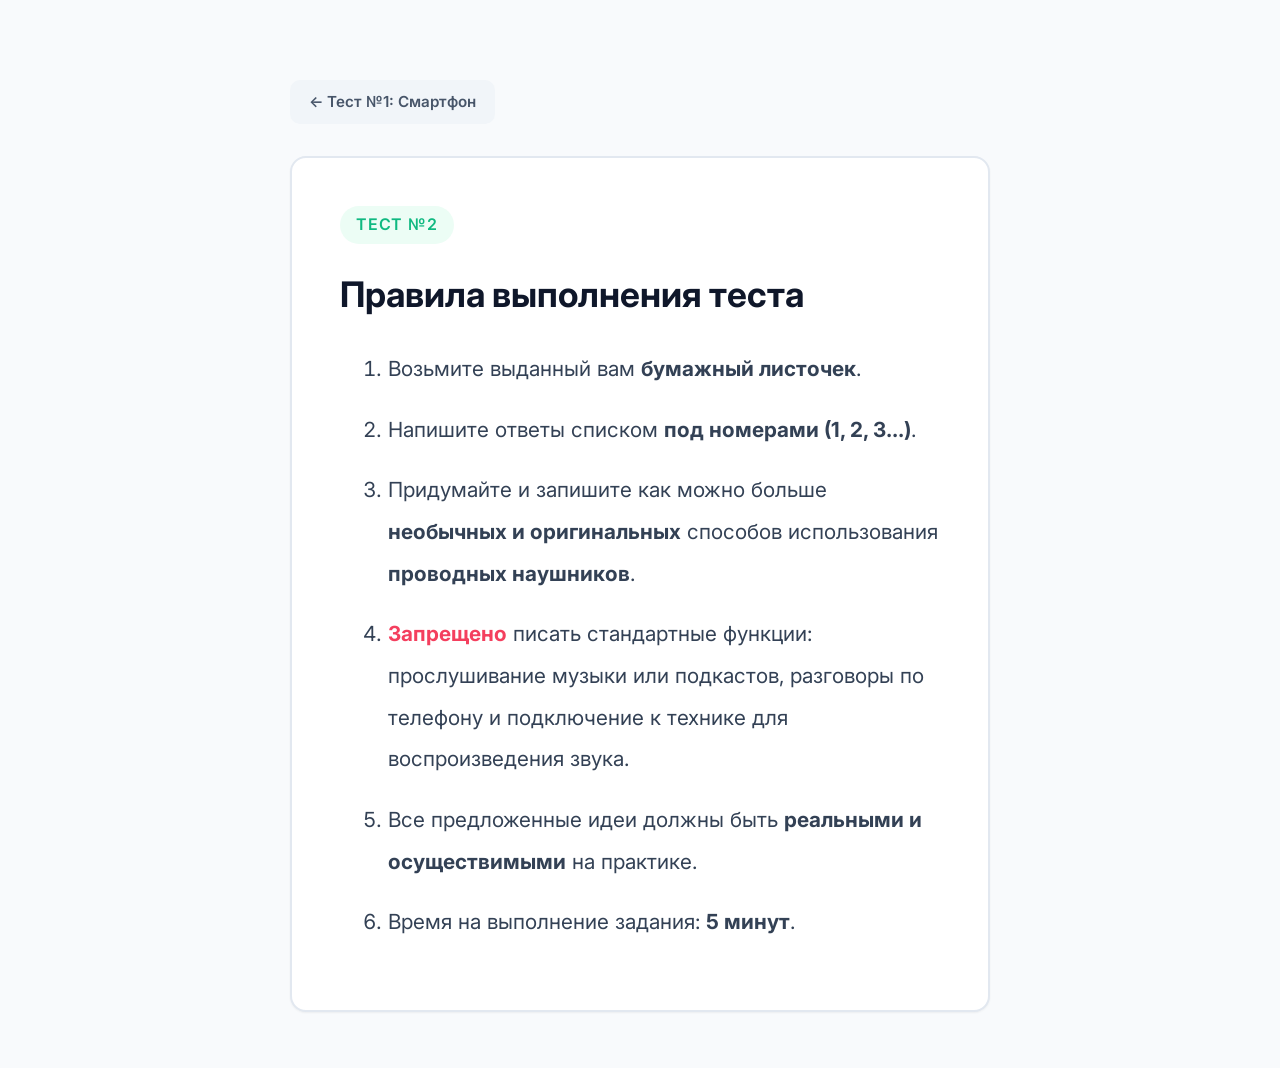
==== commit bbca7b79: "Show ONLY rules on test pages" ====
--- a/headphones.html
+++ b/headphones.html
@@ -3,182 +3,28 @@
 <head>
     <meta charset="UTF-8">
     <meta name="viewport" content="width=device-width, initial-scale=1.0">
-    <title>Тест Гилфорда: Наушники</title>
+    <title>Правила теста: Наушники</title>
     <link rel="stylesheet" href="style.css">
 </head>
 <body>
-    <div class="container">
-        <div style="text-align: left; margin-bottom: 1.5rem;">
-            <a href="index.html" class="btn btn-secondary" style="font-size: 0.9rem; padding: 0.5rem 1rem;">← Перейти к тесту 1 (Смартфон)</a>
+    <div class="container" style="max-width: 700px; margin-top: 3rem;">
+        <div style="text-align: left; margin-bottom: 2rem;">
+            <a href="index.html" class="btn btn-secondary" style="font-size: 0.95rem; padding: 0.6rem 1.2rem;">← Тест №1: Смартфон</a>
         </div>
 
-        <header style="margin-bottom: 2rem;">
-            <span class="badge badge-creative">Тест №2</span>
-            <h1>Необычное использование проводных наушников</h1>
-        </header>
-
-        <main>
-            <!-- Rules Section -->
-            <div class="card">
-                <div class="card-title-bar">
-                    <h2>Что нужно делать?</h2>
-                </div>
-                <ol style="font-size: 1.1rem; line-height: 1.8; padding-left: 1.25rem;">
-                    <li>Вам будут разданы <strong>бумажные листочки</strong>.</li>
-                    <li>Ваша задача — <strong>под номерами (1, 2, 3...)</strong> написать на листочке как можно больше необычных и оригинальных способов использования проводных наушников.</li>
-                    <li><strong style="color: var(--color-standard);">Важное правило:</strong> Исключите стандартные функции наушников (прослушивание музыки/подкастов, разговоры по телефону и подключение к технике для воспроизведения звука).</li>
-                    <li>Идеи должны быть выполнимыми (оригинальными и полезными на практике). Постарайтесь выйти за рамки привычных ассоциаций с проводами!</li>
-                    <li>На выполнение теста даётся ровно <strong>5 минут</strong>. Постарайтесь придумать как можно больше вариантов!</li>
-                </ol>
-            </div>
-
-            <!-- Example Section -->
-            <div class="card">
-                <div class="card-title-bar">
-                    <h2>Примеры для ориентира</h2>
-                </div>
-                <div class="example-box">
-                    <div class="example-column">
-                        <span class="badge badge-standard">Обычные ответы (0-1 б.)</span>
-                        <div class="example-item">🐕 Поводок для хомяка/мелкого животного</div>
-                        <div class="example-item">🎣 Леска для ловли рыбы</div>
-                        <div class="example-item">🥾 Временные шнурки для обуви</div>
-                        <div class="example-item">📏 Верёвка для измерения длины/роста</div>
-                    </div>
-                    <div class="example-column">
-                        <span class="badge badge-creative">Оригинальные ответы (3-5 б.)</span>
-                        <div class="example-item">🩺 Импровизированный стетоскоп</div>
-                        <div class="example-item">📡 Внешняя антенна для радиосигнала</div>
-                        <div class="example-item">⚡ Проводник в простейших электроцепях</div>
-                        <div class="example-item">💍 Дизайнерский браслет / Элемент декора</div>
-                    </div>
-                </div>
-            </div>
-
-            <!-- Timer Section -->
-            <div class="timer-container" style="margin-top: 2rem;">
-                <span class="badge badge-primary" style="margin-bottom: 0.25rem;">Таймер теста</span>
-                <div id="timer" class="timer-display">05:00</div>
-                <div class="btn-group">
-                    <button id="start-btn" class="btn btn-primary">
-                        <svg width="16" height="16" viewBox="0 0 24 24" fill="currentColor"><polygon points="5 3 19 12 5 21 5 3"></polygon></svg>
-                        Начать отсчет
-                    </button>
-                    <button id="pause-btn" class="btn btn-secondary" disabled>
-                        <svg width="16" height="16" viewBox="0 0 24 24" fill="none" stroke="currentColor" stroke-width="3" stroke-linecap="round" stroke-linejoin="round"><line x1="18" y1="4" x2="18" y2="20"></line><line x1="6" y1="4" x2="6" y2="20"></line></svg>
-                        Пауза
-                    </button>
-                    <button id="reset-btn" class="btn btn-outline">Сбросить</button>
-                </div>
-            </div>
+        <main class="card" style="padding: 3rem; border: 2px solid var(--border-color);">
+            <span class="badge badge-creative" style="font-size: 1rem; padding: 0.4rem 1rem;">Тест №2</span>
+            <h1 style="text-align: left; margin-top: 1rem; margin-bottom: 2rem; font-size: 2.2rem;">Правила выполнения теста</h1>
+            
+            <ol style="font-size: 1.3rem; line-height: 2; padding-left: 1.5rem; color: #334155;">
+                <li style="margin-bottom: 1.2rem;">Возьмите выданный вам <strong>бумажный листочек</strong>.</li>
+                <li style="margin-bottom: 1.2rem;">Напишите ответы списком <strong>под номерами (1, 2, 3...)</strong>.</li>
+                <li style="margin-bottom: 1.2rem;">Придумайте и запишите как можно больше <strong>необычных и оригинальных</strong> способов использования <strong>проводных наушников</strong>.</li>
+                <li style="margin-bottom: 1.2rem;"><strong style="color: var(--color-standard);">Запрещено</strong> писать стандартные функции: прослушивание музыки или подкастов, разговоры по телефону и подключение к технике для воспроизведения звука.</li>
+                <li style="margin-bottom: 1.2rem;">Все предложенные идеи должны быть <strong>реальными и осуществимыми</strong> на практике.</li>
+                <li style="margin-bottom: 1.2rem;">Время на выполнение задания: <strong>5 минут</strong>.</li>
+            </ol>
         </main>
-
-        <footer class="page-footer">
-            <p>© ГБОУ «Школа № 45 имени Л.И. Мильграма»</p>
-        </footer>
     </div>
-
-    <!-- Time Up Dialog -->
-    <div id="dialog-overlay" class="dialog-overlay">
-        <div class="dialog">
-            <h3>Время вышло! ⏱️</h3>
-            <p>5 минут истекли. Пожалуйста, отложите ручки и сдайте ваши листочки учителю.</p>
-            <button id="dialog-close" class="btn btn-primary">Понятно</button>
-        </div>
-    </div>
-
-    <script>
-        // Timer Logic
-        const duration = 300; // 5 minutes
-        let timeLeft = duration;
-        let timerId = null;
-        let isRunning = false;
-
-        const timerDisplay = document.getElementById('timer');
-        const startBtn = document.getElementById('start-btn');
-        const pauseBtn = document.getElementById('pause-btn');
-        const resetBtn = document.getElementById('reset-btn');
-        const dialogOverlay = document.getElementById('dialog-overlay');
-        const dialogClose = document.getElementById('dialog-close');
-
-        function formatTime(seconds) {
-            const mins = Math.floor(seconds / 60);
-            const secs = seconds % 60;
-            return `${mins.toString().padStart(2, '0')}:${secs.toString().padStart(2, '0')}`;
-        }
-
-        function updateTimer() {
-            timerDisplay.textContent = formatTime(timeLeft);
-            
-            if (timeLeft <= 10 && timeLeft > 0) {
-                timerDisplay.classList.add('timer-pulse-warning');
-            } else {
-                timerDisplay.classList.remove('timer-pulse-warning');
-            }
-
-            if (timeLeft === 0) {
-                clearInterval(timerId);
-                isRunning = false;
-                timerDisplay.classList.remove('timer-running');
-                timerDisplay.classList.remove('timer-pulse-warning');
-                startBtn.disabled = true;
-                pauseBtn.disabled = true;
-                showTimeUpDialog();
-            }
-        }
-
-        function startTimer() {
-            if (isRunning) return;
-            isRunning = true;
-            startBtn.disabled = true;
-            pauseBtn.disabled = false;
-            timerDisplay.classList.add('timer-running');
-
-            timerId = setInterval(() => {
-                timeLeft--;
-                updateTimer();
-            }, 1000);
-        }
-
-        function pauseTimer() {
-            if (!isRunning) return;
-            isRunning = false;
-            clearInterval(timerId);
-            startBtn.disabled = false;
-            pauseBtn.disabled = true;
-            timerDisplay.classList.remove('timer-running');
-        }
-
-        function resetTimer() {
-            pauseTimer();
-            timeLeft = duration;
-            updateTimer();
-            startBtn.disabled = false;
-            pauseBtn.disabled = true;
-        }
-
-        function showTimeUpDialog() {
-            dialogOverlay.classList.add('show');
-            try {
-                const context = new (window.AudioContext || window.webkitAudioContext)();
-                const oscillator = context.createOscillator();
-                const gainNode = context.createGain();
-                oscillator.type = 'sine';
-                oscillator.frequency.setValueAtTime(440, context.currentTime);
-                gainNode.gain.setValueAtTime(0.1, context.currentTime);
-                oscillator.connect(gainNode);
-                gainNode.connect(context.destination);
-                oscillator.start();
-                oscillator.stop(context.currentTime + 1.0);
-            } catch (e) {
-                console.log("Audio not supported");
-            }
-        }
-
-        startBtn.addEventListener('click', startTimer);
-        pauseBtn.addEventListener('click', pauseTimer);
-        resetBtn.addEventListener('click', resetTimer);
-        dialogClose.addEventListener('click', () => dialogOverlay.classList.remove('show'));
-    </script>
 </body>
 </html>
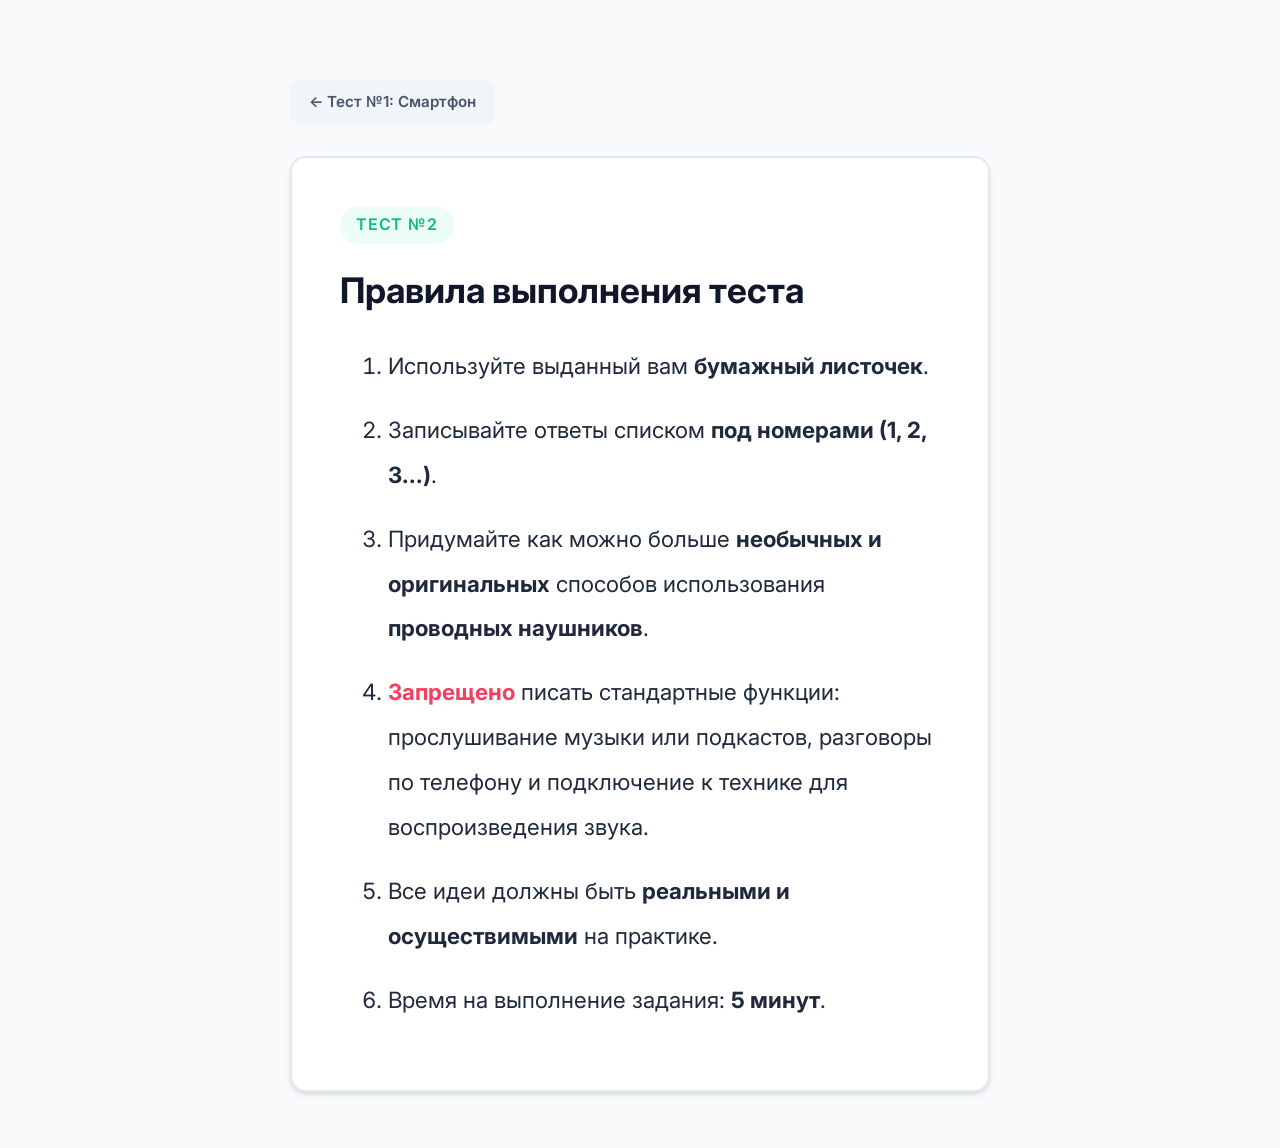
==== commit acc2c89f: "Keep ONLY the rules" ====
--- a/headphones.html
+++ b/headphones.html
@@ -12,16 +12,16 @@
             <a href="index.html" class="btn btn-secondary" style="font-size: 0.95rem; padding: 0.6rem 1.2rem;">← Тест №1: Смартфон</a>
         </div>
 
-        <main class="card" style="padding: 3rem; border: 2px solid var(--border-color);">
-            <span class="badge badge-creative" style="font-size: 1rem; padding: 0.4rem 1rem;">Тест №2</span>
-            <h1 style="text-align: left; margin-top: 1rem; margin-bottom: 2rem; font-size: 2.2rem;">Правила выполнения теста</h1>
+        <main class="card" style="padding: 3rem; border: 2px solid var(--border-color); box-shadow: var(--shadow-md);">
+            <span class="badge badge-creative" style="font-size: 1rem; padding: 0.4rem 1rem; margin-bottom: 1.5rem;">Тест №2</span>
+            <h1 style="text-align: left; margin-bottom: 2rem; font-size: 2.2rem; font-family: var(--font-heading);">Правила выполнения теста</h1>
             
-            <ol style="font-size: 1.3rem; line-height: 2; padding-left: 1.5rem; color: #334155;">
-                <li style="margin-bottom: 1.2rem;">Возьмите выданный вам <strong>бумажный листочек</strong>.</li>
-                <li style="margin-bottom: 1.2rem;">Напишите ответы списком <strong>под номерами (1, 2, 3...)</strong>.</li>
-                <li style="margin-bottom: 1.2rem;">Придумайте и запишите как можно больше <strong>необычных и оригинальных</strong> способов использования <strong>проводных наушников</strong>.</li>
+            <ol style="font-size: 1.4rem; line-height: 2; padding-left: 1.5rem; color: #1e293b;">
+                <li style="margin-bottom: 1.2rem;">Используйте выданный вам <strong>бумажный листочек</strong>.</li>
+                <li style="margin-bottom: 1.2rem;">Записывайте ответы списком <strong>под номерами (1, 2, 3...)</strong>.</li>
+                <li style="margin-bottom: 1.2rem;">Придумайте как можно больше <strong>необычных и оригинальных</strong> способов использования <strong>проводных наушников</strong>.</li>
                 <li style="margin-bottom: 1.2rem;"><strong style="color: var(--color-standard);">Запрещено</strong> писать стандартные функции: прослушивание музыки или подкастов, разговоры по телефону и подключение к технике для воспроизведения звука.</li>
-                <li style="margin-bottom: 1.2rem;">Все предложенные идеи должны быть <strong>реальными и осуществимыми</strong> на практике.</li>
+                <li style="margin-bottom: 1.2rem;">Все идеи должны быть <strong>реальными и осуществимыми</strong> на практике.</li>
                 <li style="margin-bottom: 1.2rem;">Время на выполнение задания: <strong>5 минут</strong>.</li>
             </ol>
         </main>
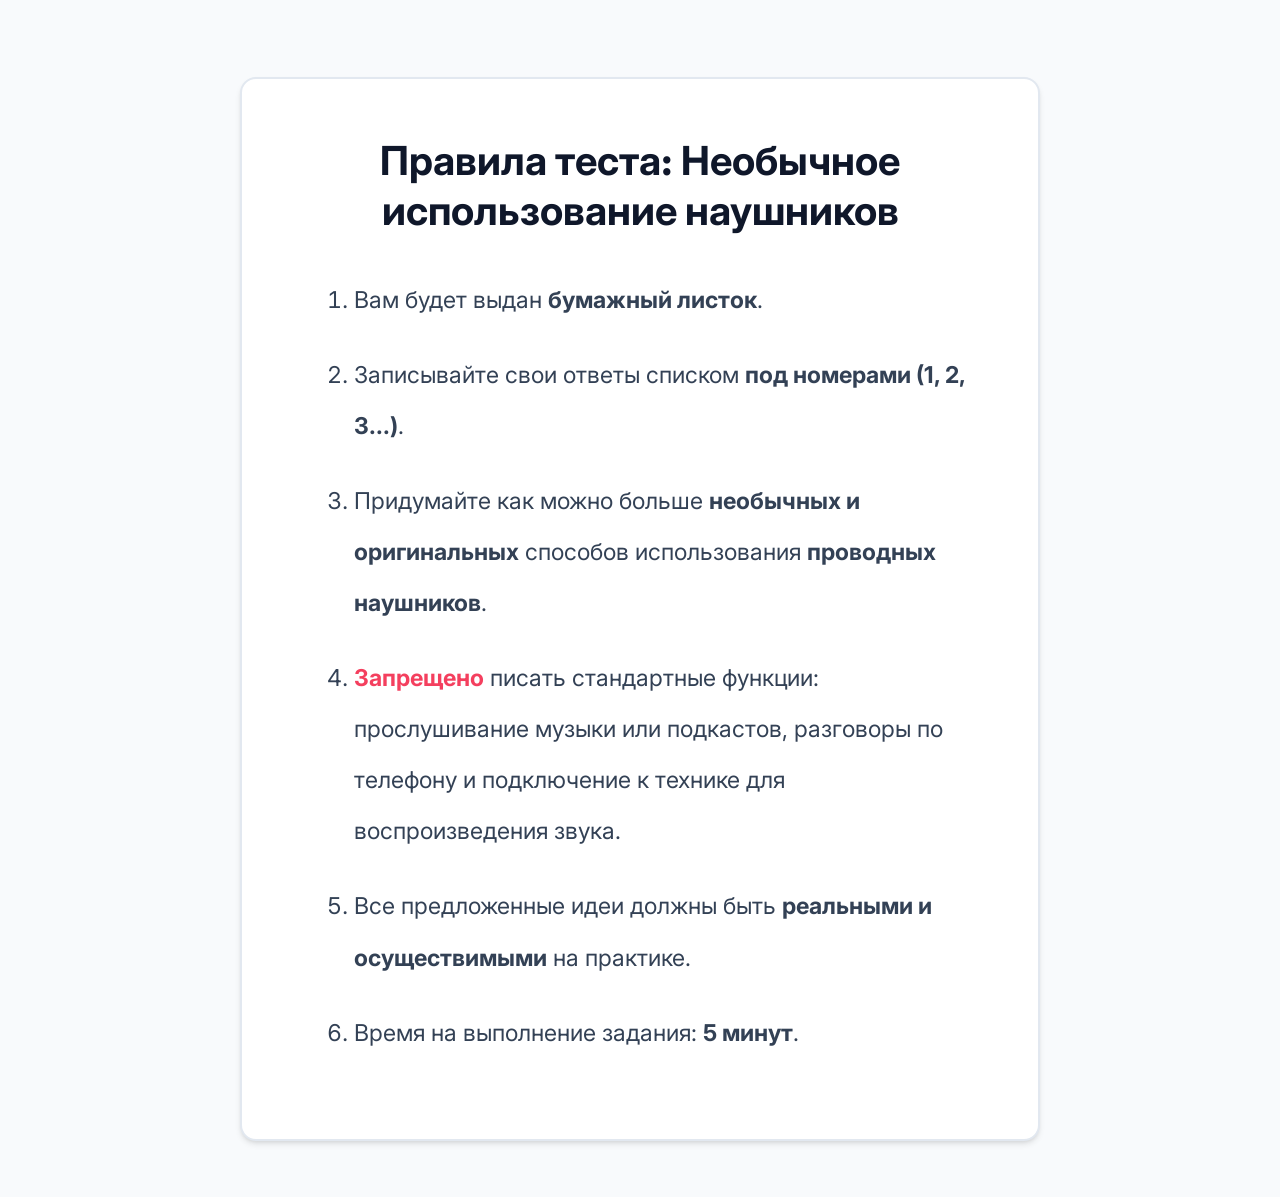
==== commit 4b1db89f: "Show ONLY rules on test pages" ====
--- a/headphones.html
+++ b/headphones.html
@@ -7,22 +7,19 @@
     <link rel="stylesheet" href="style.css">
 </head>
 <body>
-    <div class="container" style="max-width: 700px; margin-top: 3rem;">
-        <div style="text-align: left; margin-bottom: 2rem;">
-            <a href="index.html" class="btn btn-secondary" style="font-size: 0.95rem; padding: 0.6rem 1.2rem;">← Тест №1: Смартфон</a>
-        </div>
-
-        <main class="card" style="padding: 3rem; border: 2px solid var(--border-color); box-shadow: var(--shadow-md);">
-            <span class="badge badge-creative" style="font-size: 1rem; padding: 0.4rem 1rem; margin-bottom: 1.5rem;">Тест №2</span>
-            <h1 style="text-align: left; margin-bottom: 2rem; font-size: 2.2rem; font-family: var(--font-heading);">Правила выполнения теста</h1>
+    <div class="container" style="max-width: 800px; margin-top: 5vh;">
+        <main class="card" style="padding: 3.5rem; border: 2px solid var(--border-color); box-shadow: var(--shadow-md); background: white;">
+            <h1 style="text-align: center; margin-bottom: 2.5rem; font-size: 2.5rem; color: #0f172a; font-family: var(--font-heading);">
+                Правила теста: Необычное использование наушников
+            </h1>
             
-            <ol style="font-size: 1.4rem; line-height: 2; padding-left: 1.5rem; color: #1e293b;">
-                <li style="margin-bottom: 1.2rem;">Используйте выданный вам <strong>бумажный листочек</strong>.</li>
-                <li style="margin-bottom: 1.2rem;">Записывайте ответы списком <strong>под номерами (1, 2, 3...)</strong>.</li>
-                <li style="margin-bottom: 1.2rem;">Придумайте как можно больше <strong>необычных и оригинальных</strong> способов использования <strong>проводных наушников</strong>.</li>
-                <li style="margin-bottom: 1.2rem;"><strong style="color: var(--color-standard);">Запрещено</strong> писать стандартные функции: прослушивание музыки или подкастов, разговоры по телефону и подключение к технике для воспроизведения звука.</li>
-                <li style="margin-bottom: 1.2rem;">Все идеи должны быть <strong>реальными и осуществимыми</strong> на практике.</li>
-                <li style="margin-bottom: 1.2rem;">Время на выполнение задания: <strong>5 минут</strong>.</li>
+            <ol style="font-size: 1.45rem; line-height: 2.2; padding-left: 2rem; color: #334155;">
+                <li style="margin-bottom: 1.5rem;">Вам будет выдан <strong>бумажный листок</strong>.</li>
+                <li style="margin-bottom: 1.5rem;">Записывайте свои ответы списком <strong>под номерами (1, 2, 3...)</strong>.</li>
+                <li style="margin-bottom: 1.5rem;">Придумайте как можно больше <strong>необычных и оригинальных</strong> способов использования <strong>проводных наушников</strong>.</li>
+                <li style="margin-bottom: 1.5rem;"><strong style="color: var(--color-standard);">Запрещено</strong> писать стандартные функции: прослушивание музыки или подкастов, разговоры по телефону и подключение к технике для воспроизведения звука.</li>
+                <li style="margin-bottom: 1.5rem;">Все предложенные идеи должны быть <strong>реальными и осуществимыми</strong> на практике.</li>
+                <li style="margin-bottom: 1.5rem;">Время на выполнение задания: <strong>5 минут</strong>.</li>
             </ol>
         </main>
     </div>
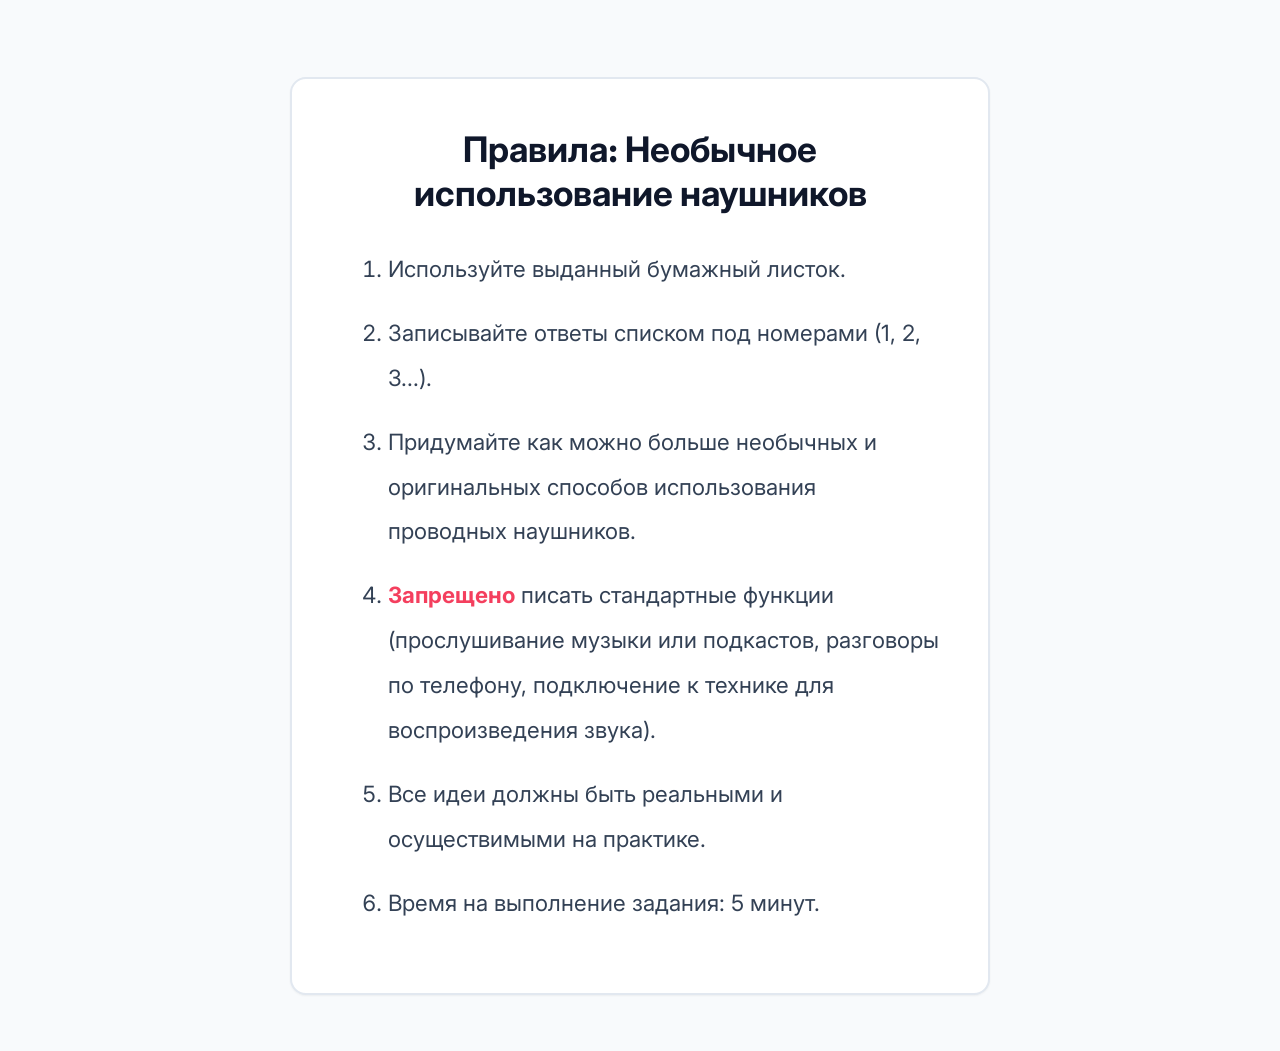
==== commit a99a99ad: "Keep ONLY the rules, remove all navigation and badges" ====
--- a/headphones.html
+++ b/headphones.html
@@ -7,19 +7,19 @@
     <link rel="stylesheet" href="style.css">
 </head>
 <body>
-    <div class="container" style="max-width: 800px; margin-top: 5vh;">
-        <main class="card" style="padding: 3.5rem; border: 2px solid var(--border-color); box-shadow: var(--shadow-md); background: white;">
-            <h1 style="text-align: center; margin-bottom: 2.5rem; font-size: 2.5rem; color: #0f172a; font-family: var(--font-heading);">
-                Правила теста: Необычное использование наушников
+    <div class="container" style="max-width: 700px; margin-top: 5vh;">
+        <main class="card" style="padding: 3rem; border: 2px solid var(--border-color); box-shadow: var(--shadow-sm); background: white;">
+            <h1 style="text-align: center; margin-bottom: 2rem; font-size: 2.2rem; color: #0f172a; font-family: var(--font-heading);">
+                Правила: Необычное использование наушников
             </h1>
             
-            <ol style="font-size: 1.45rem; line-height: 2.2; padding-left: 2rem; color: #334155;">
-                <li style="margin-bottom: 1.5rem;">Вам будет выдан <strong>бумажный листок</strong>.</li>
-                <li style="margin-bottom: 1.5rem;">Записывайте свои ответы списком <strong>под номерами (1, 2, 3...)</strong>.</li>
-                <li style="margin-bottom: 1.5rem;">Придумайте как можно больше <strong>необычных и оригинальных</strong> способов использования <strong>проводных наушников</strong>.</li>
-                <li style="margin-bottom: 1.5rem;"><strong style="color: var(--color-standard);">Запрещено</strong> писать стандартные функции: прослушивание музыки или подкастов, разговоры по телефону и подключение к технике для воспроизведения звука.</li>
-                <li style="margin-bottom: 1.5rem;">Все предложенные идеи должны быть <strong>реальными и осуществимыми</strong> на практике.</li>
-                <li style="margin-bottom: 1.5rem;">Время на выполнение задания: <strong>5 минут</strong>.</li>
+            <ol style="font-size: 1.4rem; line-height: 2; padding-left: 1.5rem; color: #334155;">
+                <li style="margin-bottom: 1.2rem;">Используйте выданный бумажный листок.</li>
+                <li style="margin-bottom: 1.2rem;">Записывайте ответы списком под номерами (1, 2, 3...).</li>
+                <li style="margin-bottom: 1.2rem;">Придумайте как можно больше необычных и оригинальных способов использования проводных наушников.</li>
+                <li style="margin-bottom: 1.2rem;"><span style="color: var(--color-standard); font-weight: bold;">Запрещено</span> писать стандартные функции (прослушивание музыки или подкастов, разговоры по телефону, подключение к технике для воспроизведения звука).</li>
+                <li style="margin-bottom: 1.2rem;">Все идеи должны быть реальными и осуществимыми на практике.</li>
+                <li style="margin-bottom: 1.2rem;">Время на выполнение задания: 5 минут.</li>
             </ol>
         </main>
     </div>
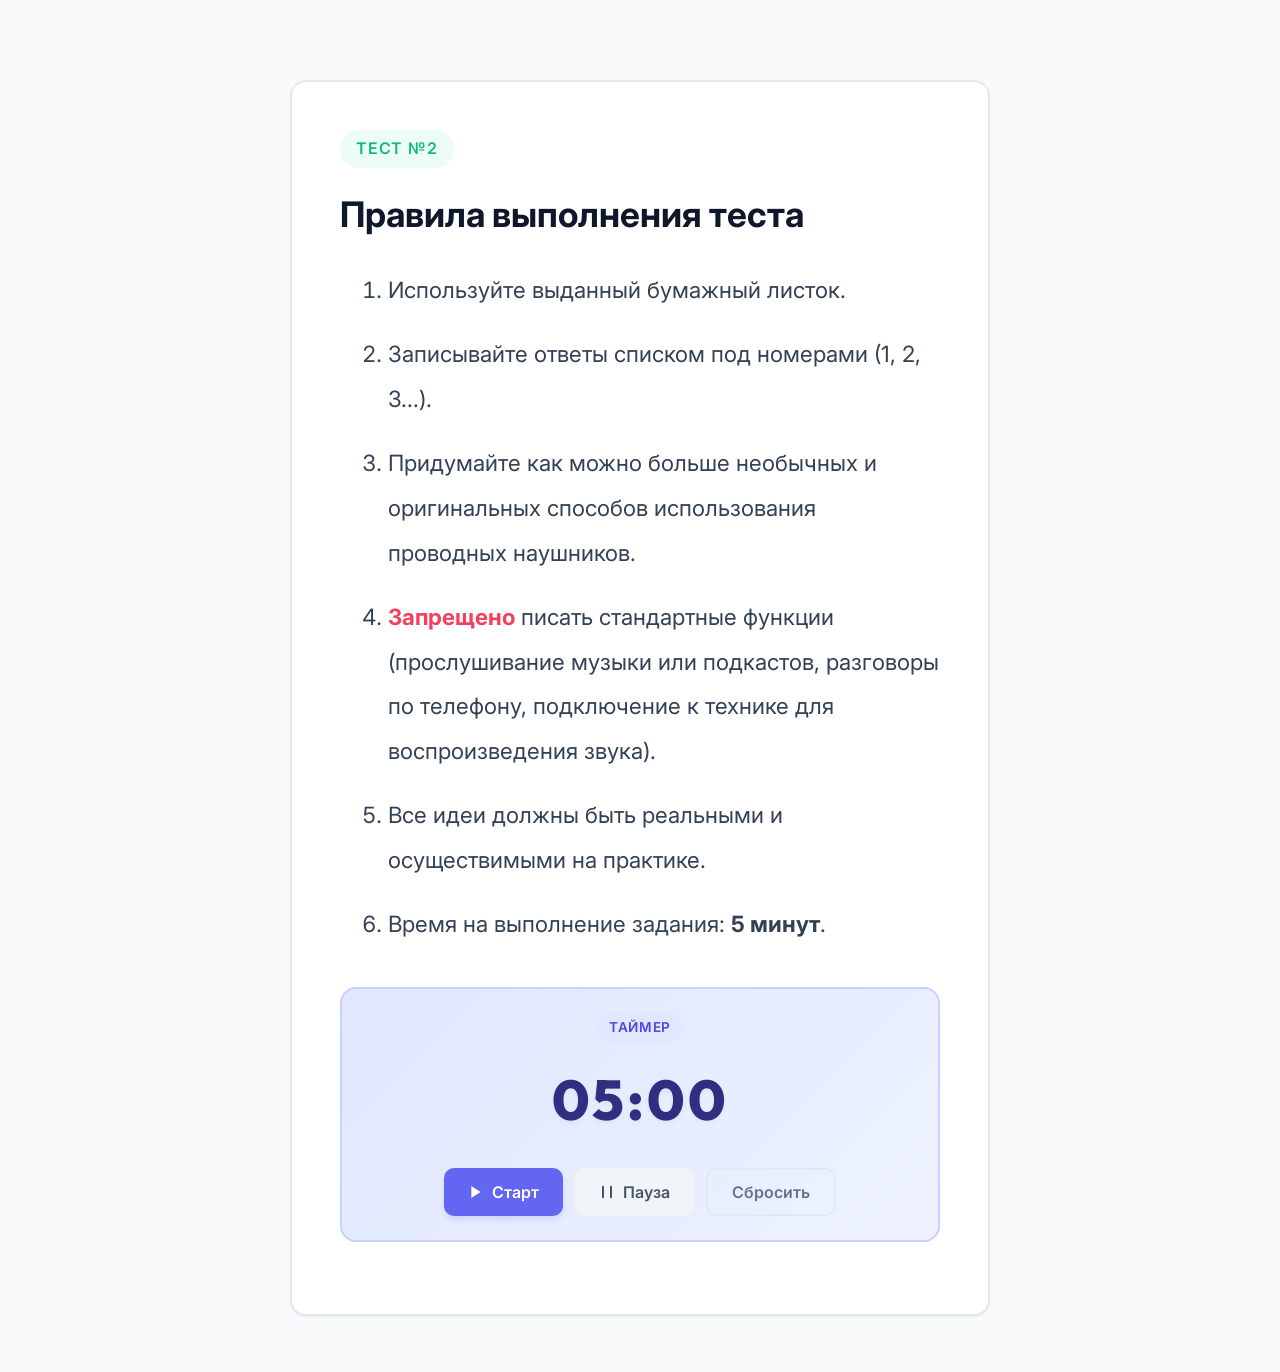
==== commit 5780e458: "Add 5-minute timers to both pages" ====
--- a/headphones.html
+++ b/headphones.html
@@ -7,21 +7,139 @@
     <link rel="stylesheet" href="style.css">
 </head>
 <body>
-    <div class="container" style="max-width: 700px; margin-top: 5vh;">
+    <div class="container" style="max-width: 700px; margin-top: 3rem;">
         <main class="card" style="padding: 3rem; border: 2px solid var(--border-color); box-shadow: var(--shadow-sm); background: white;">
-            <h1 style="text-align: center; margin-bottom: 2rem; font-size: 2.2rem; color: #0f172a; font-family: var(--font-heading);">
-                Правила: Необычное использование наушников
-            </h1>
+            <span class="badge badge-creative" style="font-size: 1rem; padding: 0.4rem 1rem; margin-bottom: 1.5rem;">Тест №2</span>
+            <h1 style="text-align: left; margin-bottom: 2rem; font-size: 2.2rem; font-family: var(--font-heading);">Правила выполнения теста</h1>
             
-            <ol style="font-size: 1.4rem; line-height: 2; padding-left: 1.5rem; color: #334155;">
+            <ol style="font-size: 1.4rem; line-height: 2; padding-left: 1.5rem; color: #334155; margin-bottom: 2.5rem;">
                 <li style="margin-bottom: 1.2rem;">Используйте выданный бумажный листок.</li>
                 <li style="margin-bottom: 1.2rem;">Записывайте ответы списком под номерами (1, 2, 3...).</li>
                 <li style="margin-bottom: 1.2rem;">Придумайте как можно больше необычных и оригинальных способов использования проводных наушников.</li>
                 <li style="margin-bottom: 1.2rem;"><span style="color: var(--color-standard); font-weight: bold;">Запрещено</span> писать стандартные функции (прослушивание музыки или подкастов, разговоры по телефону, подключение к технике для воспроизведения звука).</li>
                 <li style="margin-bottom: 1.2rem;">Все идеи должны быть реальными и осуществимыми на практике.</li>
-                <li style="margin-bottom: 1.2rem;">Время на выполнение задания: 5 минут.</li>
+                <li style="margin-bottom: 1.2rem;">Время на выполнение задания: <strong>5 минут</strong>.</li>
             </ol>
+
+            <!-- Timer Section -->
+            <div class="timer-container">
+                <span class="badge badge-primary" style="margin-bottom: 0.25rem;">Таймер</span>
+                <div id="timer" class="timer-display">05:00</div>
+                <div class="btn-group">
+                    <button id="start-btn" class="btn btn-primary">
+                        <svg width="16" height="16" viewBox="0 0 24 24" fill="currentColor"><polygon points="5 3 19 12 5 21 5 3"></polygon></svg>
+                        Старт
+                    </button>
+                    <button id="pause-btn" class="btn btn-secondary" disabled>
+                        <svg width="16" height="16" viewBox="0 0 24 24" fill="none" stroke="currentColor" stroke-width="3" stroke-linecap="round" stroke-linejoin="round"><line x1="18" y1="4" x2="18" y2="20"></line><line x1="6" y1="4" x2="6" y2="20"></line></svg>
+                        Пауза
+                    </button>
+                    <button id="reset-btn" class="btn btn-outline">Сбросить</button>
+                </div>
+            </div>
         </main>
     </div>
+
+    <!-- Time Up Dialog -->
+    <div id="dialog-overlay" class="dialog-overlay">
+        <div class="dialog">
+            <h3>Время вышло! ⏱️</h3>
+            <p>5 минут истекли. Пожалуйста, отложите ручки и сдайте ваши листочки.</p>
+            <button id="dialog-close" class="btn btn-primary">ОК</button>
+        </div>
+    </div>
+
+    <script>
+        const duration = 300; // 5 minutes in seconds
+        let timeLeft = duration;
+        let timerId = null;
+        let isRunning = false;
+
+        const timerDisplay = document.getElementById('timer');
+        const startBtn = document.getElementById('start-btn');
+        const pauseBtn = document.getElementById('pause-btn');
+        const resetBtn = document.getElementById('reset-btn');
+        const dialogOverlay = document.getElementById('dialog-overlay');
+        const dialogClose = document.getElementById('dialog-close');
+
+        function formatTime(seconds) {
+            const mins = Math.floor(seconds / 60);
+            const secs = seconds % 60;
+            return `${mins.toString().padStart(2, '0')}:${secs.toString().padStart(2, '0')}`;
+        }
+
+        function updateTimer() {
+            timerDisplay.textContent = formatTime(timeLeft);
+            
+            if (timeLeft <= 10 && timeLeft > 0) {
+                timerDisplay.classList.add('timer-pulse-warning');
+            } else {
+                timerDisplay.classList.remove('timer-pulse-warning');
+            }
+
+            if (timeLeft === 0) {
+                clearInterval(timerId);
+                isRunning = false;
+                timerDisplay.classList.remove('timer-running');
+                timerDisplay.classList.remove('timer-pulse-warning');
+                startBtn.disabled = true;
+                pauseBtn.disabled = true;
+                showTimeUpDialog();
+            }
+        }
+
+        function startTimer() {
+            if (isRunning) return;
+            isRunning = true;
+            startBtn.disabled = true;
+            pauseBtn.disabled = false;
+            timerDisplay.classList.add('timer-running');
+
+            timerId = setInterval(() => {
+                timeLeft--;
+                updateTimer();
+            }, 1000);
+        }
+
+        function pauseTimer() {
+            if (!isRunning) return;
+            isRunning = false;
+            clearInterval(timerId);
+            startBtn.disabled = false;
+            pauseBtn.disabled = true;
+            timerDisplay.classList.remove('timer-running');
+        }
+
+        function resetTimer() {
+            pauseTimer();
+            timeLeft = duration;
+            updateTimer();
+            startBtn.disabled = false;
+            pauseBtn.disabled = true;
+        }
+
+        function showTimeUpDialog() {
+            dialogOverlay.classList.add('show');
+            try {
+                const context = new (window.AudioContext || window.webkitAudioContext)();
+                const oscillator = context.createOscillator();
+                const gainNode = context.createGain();
+                oscillator.type = 'sine';
+                oscillator.frequency.setValueAtTime(440, context.currentTime);
+                gainNode.gain.setValueAtTime(0.1, context.currentTime);
+                oscillator.connect(gainNode);
+                gainNode.connect(context.destination);
+                oscillator.start();
+                oscillator.stop(context.currentTime + 1.0);
+            } catch (e) {
+                console.log("Audio not supported");
+            }
+        }
+
+        startBtn.addEventListener('click', startTimer);
+        pauseBtn.addEventListener('click', pauseTimer);
+        resetBtn.addEventListener('click', resetTimer);
+        dialogClose.addEventListener('click', () => dialogOverlay.classList.remove('show'));
+    </script>
 </body>
 </html>
